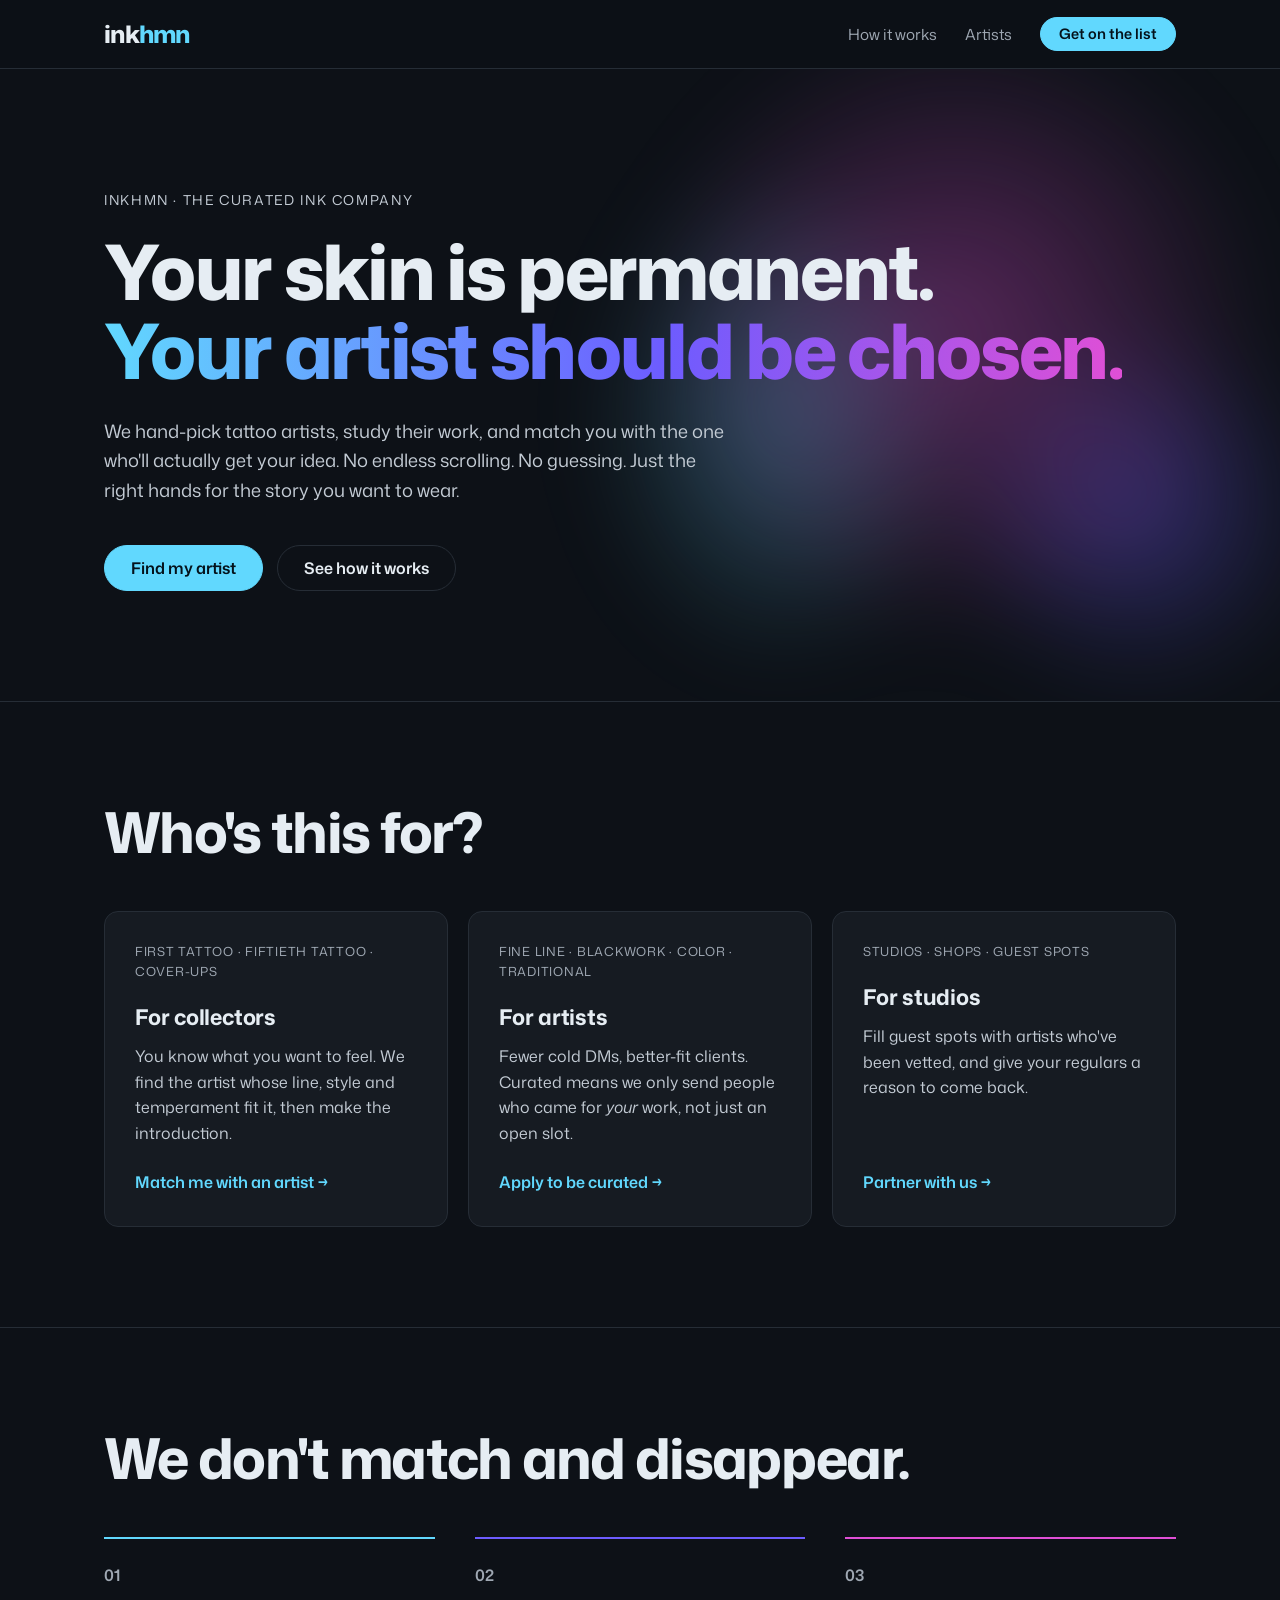
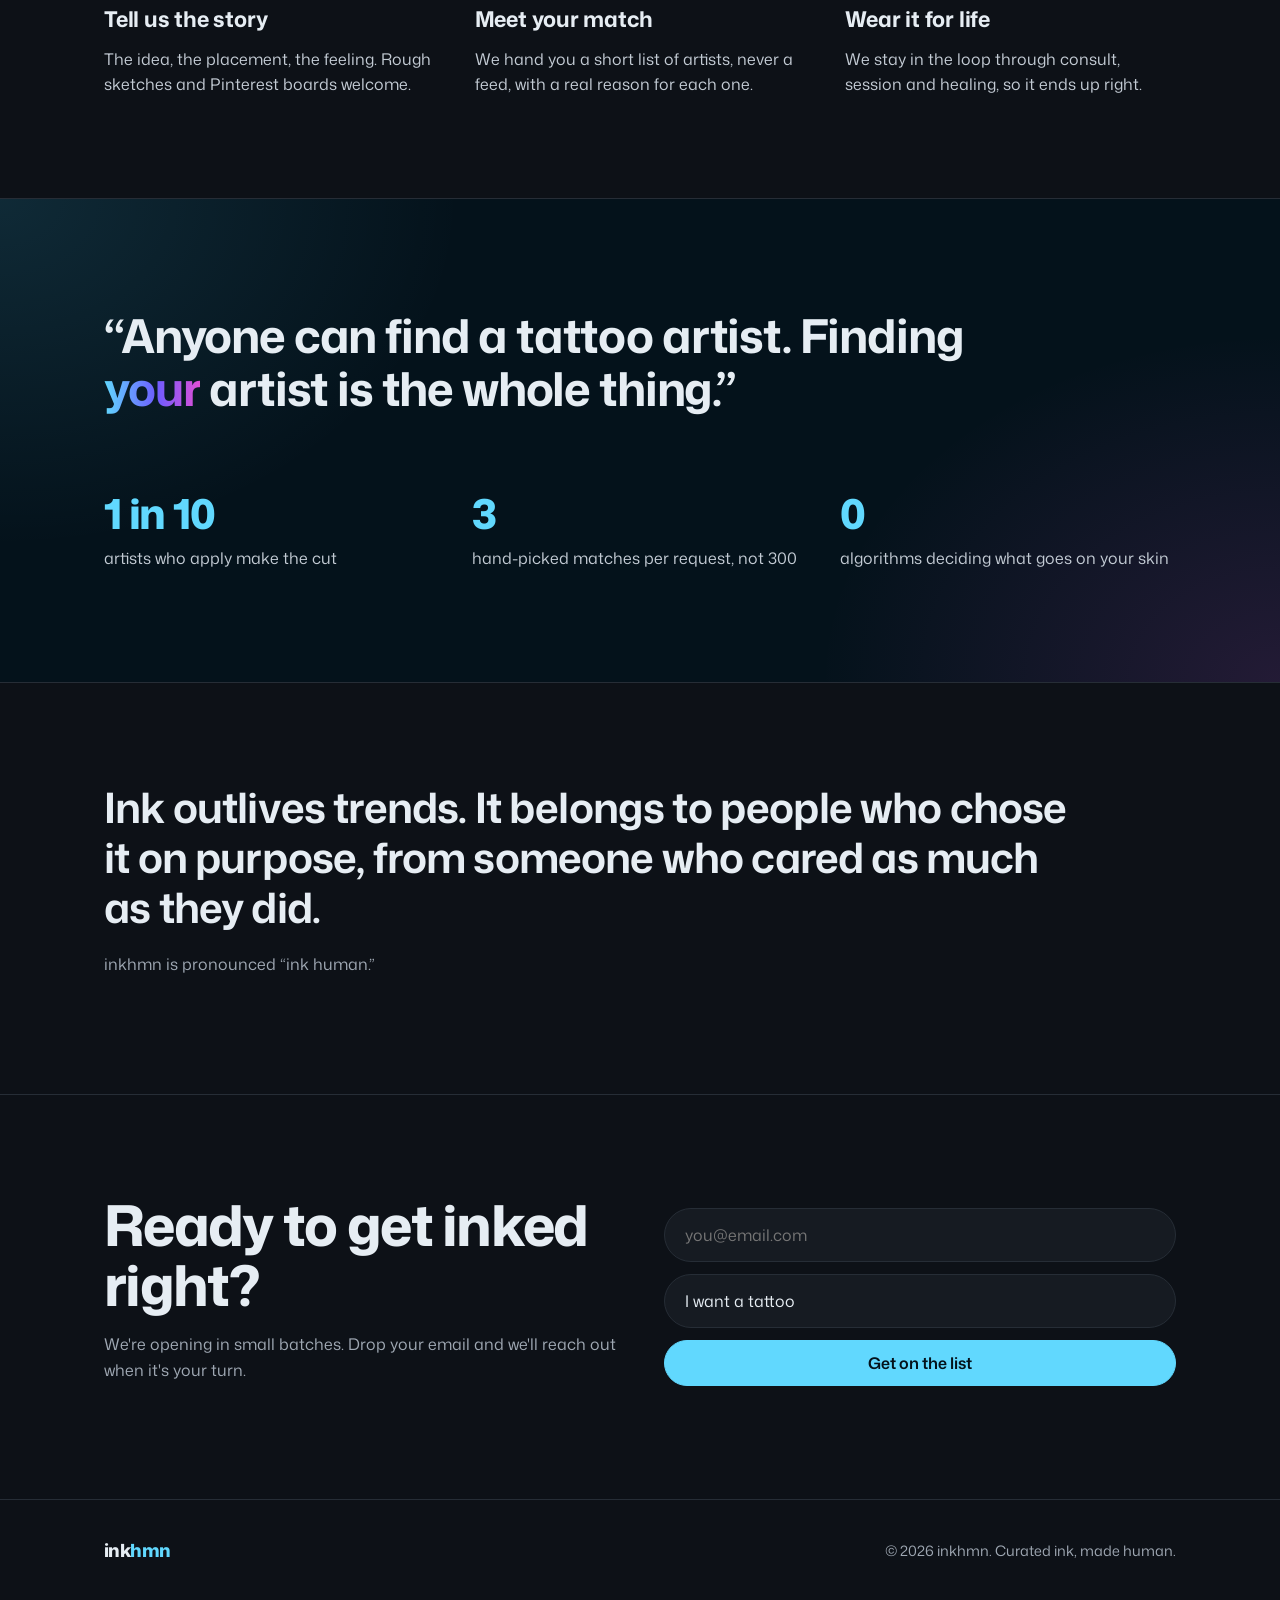
==== index.html @ 6af5d6a3 "Add inkhmn landing page for Netlify Static HTML/CSS landing page for a curated ink company, styled a" ====
<!doctype html>
<html lang="en">
<head>
  <meta charset="utf-8" />
  <meta name="viewport" content="width=device-width, initial-scale=1, viewport-fit=cover" />
  <title>inkhmn · curated ink, made human</title>
  <meta name="description" content="Hand-picked tattoo artists, matched to the story you want to wear. Curated ink, made human." />
  <meta name="theme-color" content="#0D1117" />
  <meta property="og:title" content="inkhmn · curated ink, made human" />
  <meta property="og:description" content="Hand-picked tattoo artists, matched to the story you want to wear." />
  <meta property="og:type" content="website" />
  <link rel="icon" href="/favicon.svg" type="image/svg+xml" />
  <link rel="preconnect" href="https://fonts.googleapis.com" />
  <link rel="preconnect" href="https://fonts.gstatic.com" crossorigin />
  <link href="https://fonts.googleapis.com/css2?family=Mona+Sans:ital,wght@0,200..900;1,200..900&display=swap" rel="stylesheet" />
  <link rel="stylesheet" href="/styles.css" />
</head>
<body>
  <a class="skip" href="#main">Skip to content</a>

  <header class="nav">
    <div class="wrap nav__inner">
      <a href="/" class="wordmark" aria-label="inkhmn home">ink<span>hmn</span></a>
      <nav class="nav__links" aria-label="Primary">
        <a href="#how">How it works</a>
        <a href="#artists">Artists</a>
        <a href="#join" class="btn btn--sm">Get on the list</a>
      </nav>
    </div>
  </header>

  <main id="main">
    <!-- Hero -->
    <section class="hero">
      <div class="hero__glow" aria-hidden="true"></div>
      <div class="wrap">
        <p class="eyebrow">inkhmn · the curated ink company</p>
        <h1>
          Your skin is permanent.<br />
          <span class="grad">Your artist should be chosen.</span>
        </h1>
        <p class="lede">
          We hand-pick tattoo artists, study their work, and match you with the one
          who'll actually get your idea. No endless scrolling. No guessing. Just the
          right hands for the story you want to wear.
        </p>
        <div class="cta-row">
          <a href="#join" class="btn">Find my artist</a>
          <a href="#how" class="btn btn--ghost">See how it works</a>
        </div>
      </div>
    </section>

    <!-- Split -->
    <section class="section">
      <div class="wrap">
        <h2 class="section__title">Who's this for?</h2>
        <div class="cards">
          <article class="card">
            <p class="card__tag">First tattoo · fiftieth tattoo · cover-ups</p>
            <h3>For collectors</h3>
            <p>
              You know what you want to feel. We find the artist whose line, style
              and temperament fit it, then make the introduction.
            </p>
            <a href="#join" class="link">Match me with an artist →</a>
          </article>
          <article class="card">
            <p class="card__tag">Fine line · blackwork · color · traditional</p>
            <h3>For artists</h3>
            <p>
              Fewer cold DMs, better-fit clients. Curated means we only send people
              who came for <em>your</em> work, not just an open slot.
            </p>
            <a href="#join" class="link">Apply to be curated →</a>
          </article>
          <article class="card">
            <p class="card__tag">Studios · shops · guest spots</p>
            <h3>For studios</h3>
            <p>
              Fill guest spots with artists who've been vetted, and give your
              regulars a reason to come back.
            </p>
            <a href="#join" class="link">Partner with us →</a>
          </article>
        </div>
      </div>
    </section>

    <!-- How it works -->
    <section class="section" id="how">
      <div class="wrap">
        <h2 class="section__title">We don't match and disappear.</h2>
        <ol class="steps">
          <li class="step">
            <span class="step__num">01</span>
            <h3>Tell us the story</h3>
            <p>The idea, the placement, the feeling. Rough sketches and Pinterest boards welcome.</p>
          </li>
          <li class="step">
            <span class="step__num">02</span>
            <h3>Meet your match</h3>
            <p>We hand you a short list of artists, never a feed, with a real reason for each one.</p>
          </li>
          <li class="step">
            <span class="step__num">03</span>
            <h3>Wear it for life</h3>
            <p>We stay in the loop through consult, session and healing, so it ends up right.</p>
          </li>
        </ol>
      </div>
    </section>

    <!-- Quote band -->
    <section class="band" id="artists">
      <div class="wrap">
        <blockquote>
          <p>“Anyone can find a tattoo artist. Finding <span class="grad">your</span> artist is the whole thing.”</p>
        </blockquote>
        <ul class="stats">
          <li><strong>1 in 10</strong><span>artists who apply make the cut</span></li>
          <li><strong>3</strong><span>hand-picked matches per request, not 300</span></li>
          <li><strong>0</strong><span>algorithms deciding what goes on your skin</span></li>
        </ul>
      </div>
    </section>

    <!-- Manifesto -->
    <section class="section">
      <div class="wrap">
        <h2 class="manifesto">
          Ink outlives trends. It belongs to people who chose it on purpose, from
          someone who cared as much as they did.
        </h2>
        <p class="muted">inkhmn is pronounced “ink human.”</p>
      </div>
    </section>

    <!-- Signup -->
    <section class="section join" id="join">
      <div class="wrap join__inner">
        <div>
          <h2 class="section__title">Ready to get inked right?</h2>
          <p class="muted">We're opening in small batches. Drop your email and we'll reach out when it's your turn.</p>
        </div>
        <form name="waitlist" method="POST" data-netlify="true" netlify-honeypot="bot-field" action="/thanks.html" class="form">
          <input type="hidden" name="form-name" value="waitlist" />
          <p class="hidden"><label>Don't fill this out: <input name="bot-field" /></label></p>
          <label class="sr-only" for="email">Email</label>
          <input id="email" type="email" name="email" placeholder="you@email.com" required autocomplete="email" />
          <label class="sr-only" for="role">I am a</label>
          <select id="role" name="role">
            <option value="collector">I want a tattoo</option>
            <option value="artist">I'm an artist</option>
            <option value="studio">I run a studio</option>
          </select>
          <button type="submit" class="btn">Get on the list</button>
        </form>
      </div>
    </section>
  </main>

  <footer class="footer">
    <div class="wrap footer__inner">
      <span class="wordmark wordmark--sm">ink<span>hmn</span></span>
      <span class="muted">© <span id="year">2026</span> inkhmn. Curated ink, made human.</span>
    </div>
  </footer>

  <script>document.getElementById('year').textContent = new Date().getFullYear();</script>
</body>
</html>
---- styles.css ----
:root {
  --bg: #0d1117;
  --bg-deep: #04121b;
  --surface: #161b22;
  --border: #262d36;
  --text: #e6edf3;
  --muted: #9fa8b3;
  --soft: #c3cbd4;
  --cyan: #61d8fe;
  --magenta: #e04fd6;
  --indigo: #6d5cff;
  --radius: 14px;
  --font: "Mona Sans", ui-sans-serif, system-ui, -apple-system, "Segoe UI", sans-serif;
}

* { box-sizing: border-box; }

html { scroll-behavior: smooth; }

body {
  margin: 0;
  background: var(--bg);
  color: var(--text);
  font-family: var(--font);
  font-size: 16px;
  line-height: 1.6;
  -webkit-font-smoothing: antialiased;
}

a { color: inherit; }

.wrap {
  width: 100%;
  max-width: 1120px;
  margin: 0 auto;
  padding: 0 24px;
}

.skip {
  position: absolute;
  left: -9999px;
}
.skip:focus { left: 16px; top: 16px; z-index: 100; background: var(--cyan); color: var(--bg-deep); padding: 8px 14px; border-radius: 999px; }

.sr-only, .hidden {
  position: absolute; width: 1px; height: 1px; overflow: hidden; clip: rect(0 0 0 0); white-space: nowrap;
}

.muted { color: var(--muted); }

.grad {
  background: linear-gradient(90deg, var(--cyan), var(--indigo) 55%, var(--magenta));
  -webkit-background-clip: text;
  background-clip: text;
  color: transparent;
}

/* Wordmark */
.wordmark {
  font-weight: 800;
  font-size: 1.5rem;
  letter-spacing: -0.03em;
  text-decoration: none;
}
.wordmark span { color: var(--cyan); }
.wordmark--sm { font-size: 1.125rem; }

/* Buttons */
.btn {
  display: inline-flex;
  align-items: center;
  justify-content: center;
  gap: 8px;
  padding: 14px 26px;
  border: 1px solid var(--cyan);
  border-radius: 999px;
  background: var(--cyan);
  color: var(--bg-deep);
  font: 600 1rem/1 var(--font);
  text-decoration: none;
  cursor: pointer;
  transition: transform .15s ease, box-shadow .2s ease;
}
.btn:hover { transform: translateY(-1px); box-shadow: 0 0 0 6px rgba(97, 216, 254, .15); }
.btn--ghost { background: transparent; color: var(--text); border-color: var(--border); }
.btn--ghost:hover { border-color: var(--soft); box-shadow: none; }
.btn--sm { padding: 9px 18px; font-size: .9rem; }

.link {
  color: var(--cyan);
  font-weight: 600;
  text-decoration: none;
}
.link:hover { text-decoration: underline; }

/* Nav */
.nav {
  position: sticky;
  top: 0;
  z-index: 10;
  background: rgba(13, 17, 23, .8);
  backdrop-filter: blur(12px);
  border-bottom: 1px solid var(--border);
}
.nav__inner { display: flex; align-items: center; justify-content: space-between; height: 68px; }
.nav__links { display: flex; align-items: center; gap: 28px; }
.nav__links a:not(.btn) { color: var(--muted); text-decoration: none; font-size: .95rem; }
.nav__links a:not(.btn):hover { color: var(--text); }

/* Hero */
.hero {
  position: relative;
  overflow: hidden;
  padding: 120px 0 110px;
}
.hero__glow {
  position: absolute;
  inset: -30% -10% auto auto;
  width: 900px;
  height: 900px;
  background:
    radial-gradient(closest-side, rgba(224, 79, 214, .35), transparent 70%),
    radial-gradient(closest-side at 30% 60%, rgba(97, 216, 254, .30), transparent 70%),
    radial-gradient(closest-side at 70% 70%, rgba(109, 92, 255, .35), transparent 70%);
  filter: blur(40px);
  animation: drift 18s ease-in-out infinite alternate;
  pointer-events: none;
}
@keyframes drift {
  from { transform: translate(0, 0) rotate(0deg); }
  to { transform: translate(-80px, 60px) rotate(25deg); }
}
@media (prefers-reduced-motion: reduce) {
  .hero__glow { animation: none; }
  html { scroll-behavior: auto; }
}
.hero .wrap { position: relative; }

.eyebrow {
  margin: 0 0 20px;
  color: var(--soft);
  font-size: .85rem;
  letter-spacing: .12em;
  text-transform: uppercase;
}

h1 {
  margin: 0;
  font-size: clamp(2.4rem, 6.5vw, 4.75rem);
  line-height: 1.04;
  font-weight: 800;
  letter-spacing: -0.035em;
}
.lede {
  max-width: 620px;
  margin: 28px 0 40px;
  color: var(--soft);
  font-size: 1.15rem;
}
.cta-row { display: flex; flex-wrap: wrap; gap: 14px; }

/* Sections */
.section { padding: 100px 0; border-top: 1px solid var(--border); }
.section__title {
  margin: 0 0 48px;
  font-size: clamp(2rem, 4.5vw, 3.5rem);
  line-height: 1.08;
  font-weight: 750;
  letter-spacing: -0.03em;
}

h3 { margin: 0 0 10px; font-size: 1.35rem; letter-spacing: -0.01em; }

.cards {
  display: grid;
  grid-template-columns: repeat(auto-fit, minmax(260px, 1fr));
  gap: 20px;
}
.card {
  display: flex;
  flex-direction: column;
  padding: 30px;
  background: var(--surface);
  border: 1px solid var(--border);
  border-radius: var(--radius);
  transition: border-color .2s ease, transform .2s ease;
}
.card:hover { border-color: rgba(97, 216, 254, .5); transform: translateY(-3px); }
.card p { color: var(--soft); margin: 0 0 24px; }
.card .link { margin-top: auto; }
.card__tag {
  font-size: .78rem;
  letter-spacing: .06em;
  text-transform: uppercase;
  color: var(--muted) !important;
  margin-bottom: 18px !important;
}

.steps {
  list-style: none;
  margin: 0;
  padding: 0;
  display: grid;
  grid-template-columns: repeat(auto-fit, minmax(240px, 1fr));
  gap: 40px;
}
.step { padding-top: 24px; border-top: 2px solid var(--border); }
.step:first-child { border-top-color: var(--cyan); }
.step:nth-child(2) { border-top-color: var(--indigo); }
.step:nth-child(3) { border-top-color: var(--magenta); }
.step__num { display: block; color: var(--muted); font-weight: 600; margin-bottom: 14px; }
.step p { color: var(--soft); margin: 0; }

/* Band */
.band {
  padding: 110px 0;
  background:
    radial-gradient(60% 120% at 0% 0%, rgba(97, 216, 254, .12), transparent 60%),
    radial-gradient(60% 120% at 100% 100%, rgba(224, 79, 214, .14), transparent 60%),
    var(--bg-deep);
  border-top: 1px solid var(--border);
}
blockquote { margin: 0 0 64px; }
blockquote p {
  margin: 0;
  max-width: 900px;
  font-size: clamp(1.7rem, 3.8vw, 2.9rem);
  line-height: 1.15;
  font-weight: 700;
  letter-spacing: -0.025em;
}
.stats {
  list-style: none;
  margin: 0;
  padding: 0;
  display: grid;
  grid-template-columns: repeat(auto-fit, minmax(200px, 1fr));
  gap: 32px;
}
.stats strong { display: block; font-size: 2.6rem; font-weight: 800; color: var(--cyan); letter-spacing: -0.03em; }
.stats span { color: var(--soft); }

.manifesto {
  margin: 0 0 20px;
  max-width: 980px;
  font-size: clamp(1.6rem, 3.4vw, 2.6rem);
  line-height: 1.2;
  font-weight: 650;
  letter-spacing: -0.02em;
}

/* Join */
.join__inner {
  display: grid;
  grid-template-columns: 1fr 1fr;
  gap: 48px;
  align-items: center;
}
.join .section__title { margin-bottom: 16px; }
.form { display: flex; flex-direction: column; gap: 12px; }
.form input,
.form select {
  width: 100%;
  padding: 15px 20px;
  background: var(--surface);
  border: 1px solid var(--border);
  border-radius: 999px;
  color: var(--text);
  font: 1rem var(--font);
  appearance: none;
}
.form input:focus,
.form select:focus { outline: none; border-color: var(--cyan); box-shadow: 0 0 0 4px rgba(97, 216, 254, .15); }

/* Footer */
.footer { padding: 36px 0; border-top: 1px solid var(--border); font-size: .9rem; }
.footer__inner { display: flex; flex-wrap: wrap; gap: 12px; justify-content: space-between; align-items: center; }

/* Thanks page */
.thanks { min-height: 100vh; display: grid; place-items: center; text-align: center; padding: 24px; }

@media (max-width: 760px) {
  .wrap { padding: 0 16px; }
  .nav__links a:not(.btn) { display: none; }
  .hero { padding: 80px 0 70px; }
  .section, .band { padding: 72px 0; }
  .join__inner { grid-template-columns: 1fr; gap: 28px; }
}
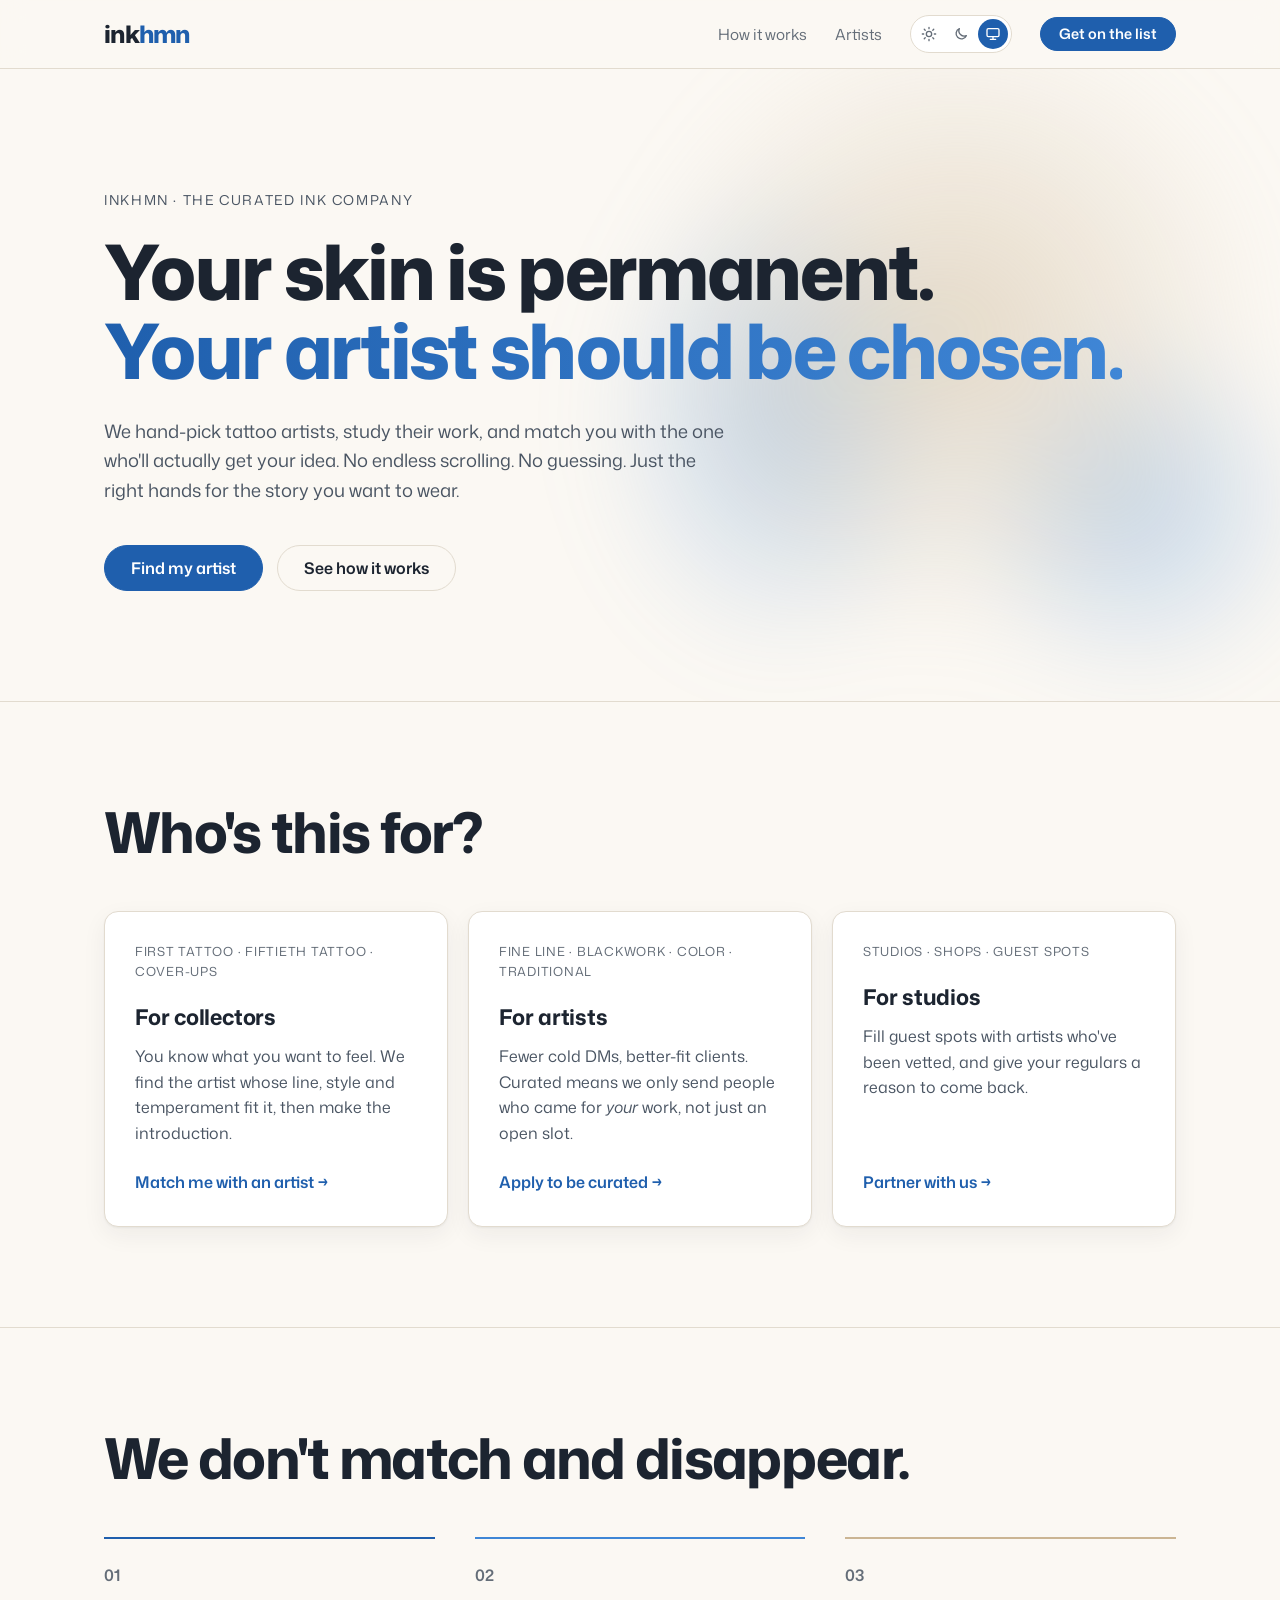
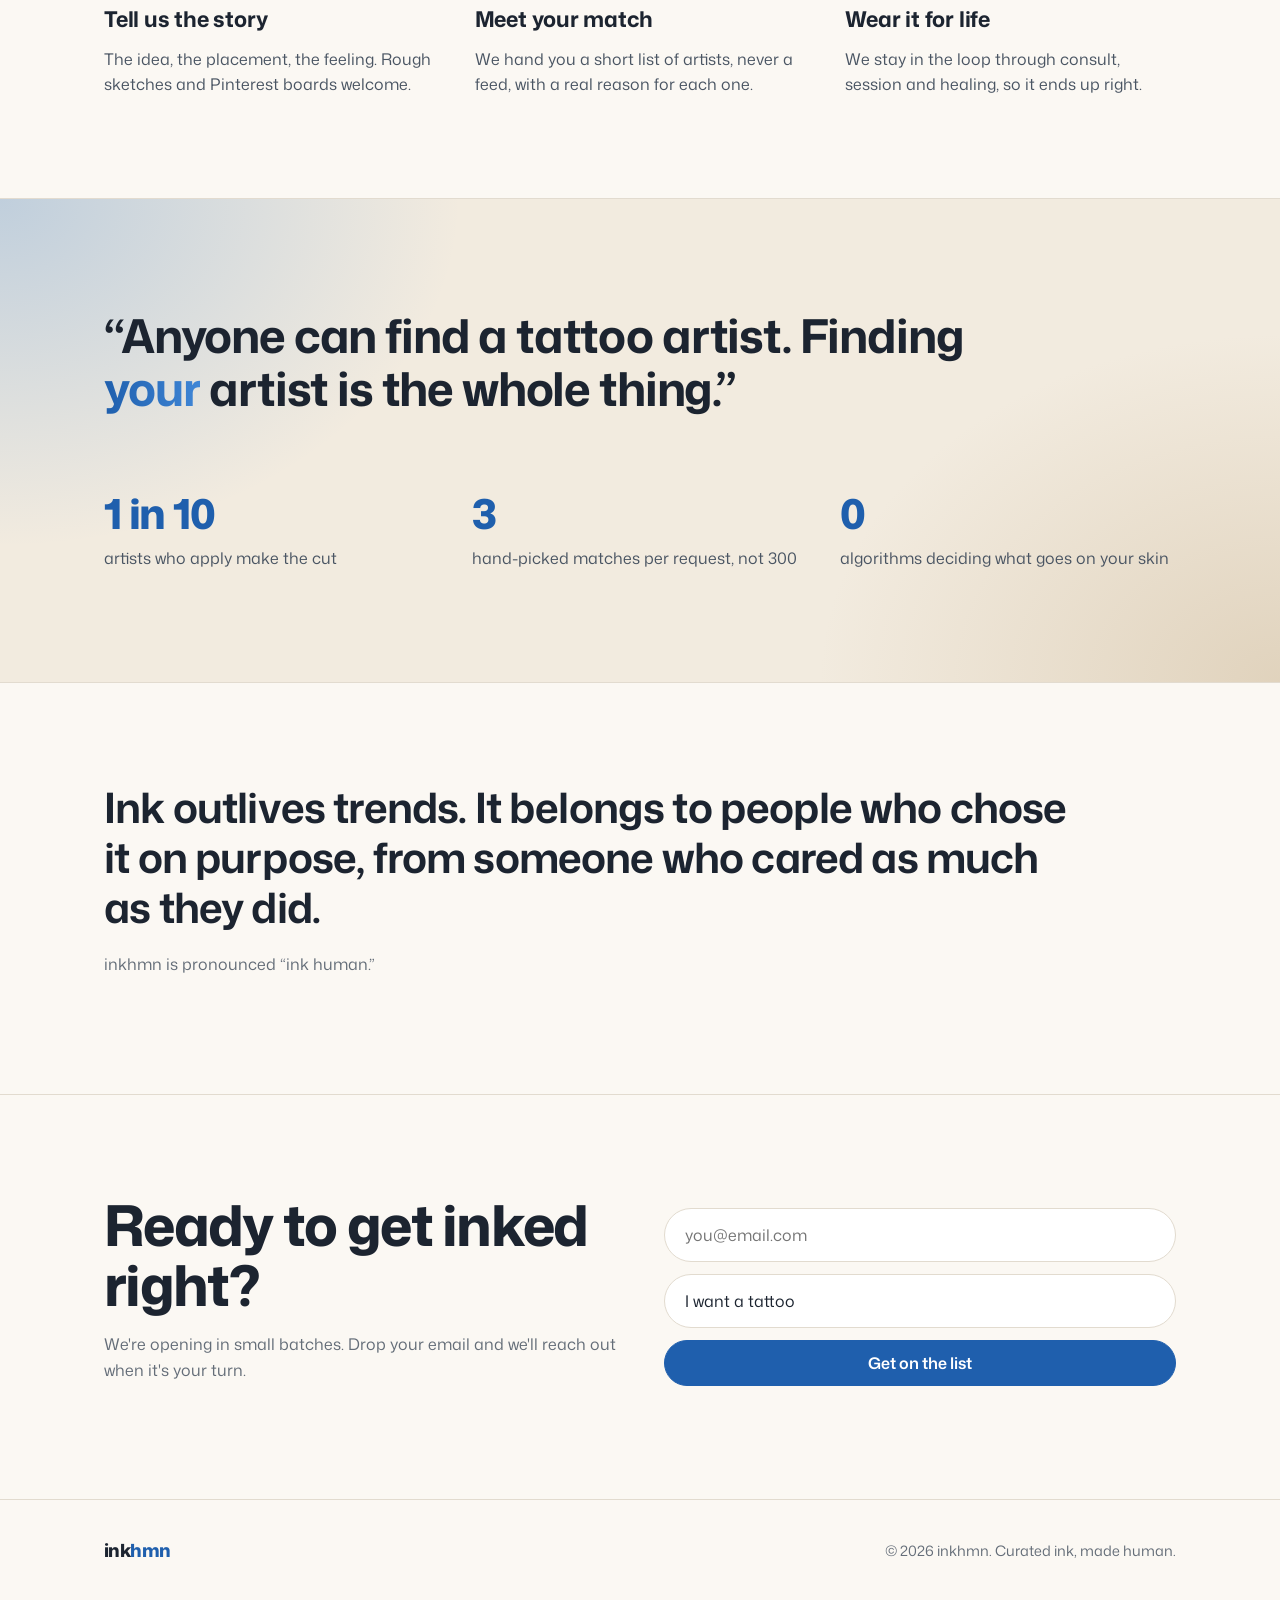
==== commit 39160594: "Phase 0: add light, dark and system themes Blue, beige and grey palette defined as CSS tokens for li" ====
--- a/index.html
+++ b/index.html
@@ -5,7 +5,9 @@
   <meta name="viewport" content="width=device-width, initial-scale=1, viewport-fit=cover" />
   <title>inkhmn · curated ink, made human</title>
   <meta name="description" content="Hand-picked tattoo artists, matched to the story you want to wear. Curated ink, made human." />
-  <meta name="theme-color" content="#0D1117" />
+  <meta name="color-scheme" content="light dark" />
+  <meta name="theme-color" content="#FBF8F3" media="(prefers-color-scheme: light)" />
+  <meta name="theme-color" content="#10161F" media="(prefers-color-scheme: dark)" />
   <meta property="og:title" content="inkhmn · curated ink, made human" />
   <meta property="og:description" content="Hand-picked tattoo artists, matched to the story you want to wear." />
   <meta property="og:type" content="website" />
@@ -14,6 +16,7 @@
   <link rel="preconnect" href="https://fonts.gstatic.com" crossorigin />
   <link href="https://fonts.googleapis.com/css2?family=Mona+Sans:ital,wght@0,200..900;1,200..900&display=swap" rel="stylesheet" />
   <link rel="stylesheet" href="/styles.css" />
+  <script src="/theme.js"></script>
 </head>
 <body>
   <a class="skip" href="#main">Skip to content</a>
@@ -24,6 +27,17 @@
       <nav class="nav__links" aria-label="Primary">
         <a href="#how">How it works</a>
         <a href="#artists">Artists</a>
+        <div class="theme-switch" role="group" aria-label="Color theme">
+          <button type="button" data-theme-choice="light" aria-pressed="false" aria-label="Light theme" title="Light">
+            <svg viewBox="0 0 24 24" aria-hidden="true"><circle cx="12" cy="12" r="4"/><path d="M12 2v2M12 20v2M4.9 4.9l1.4 1.4M17.7 17.7l1.4 1.4M2 12h2M20 12h2M4.9 19.1l1.4-1.4M17.7 6.3l1.4-1.4"/></svg>
+          </button>
+          <button type="button" data-theme-choice="dark" aria-pressed="false" aria-label="Dark theme" title="Dark">
+            <svg viewBox="0 0 24 24" aria-hidden="true"><path d="M20 14.5A8 8 0 0 1 9.5 4a8 8 0 1 0 10.5 10.5z"/></svg>
+          </button>
+          <button type="button" data-theme-choice="system" aria-pressed="true" aria-label="Match system theme" title="System">
+            <svg viewBox="0 0 24 24" aria-hidden="true"><rect x="3" y="4" width="18" height="12" rx="2"/><path d="M8 20h8M12 16v4"/></svg>
+          </button>
+        </div>
         <a href="#join" class="btn btn--sm">Get on the list</a>
       </nav>
     </div>
--- a/styles.css
+++ b/styles.css
@@ -1,16 +1,67 @@
+/* Light theme is the base. Dark applies when chosen, or under "System"
+   (no data-theme) when the OS prefers dark. */
 :root {
-  --bg: #0d1117;
-  --bg-deep: #04121b;
-  --surface: #161b22;
-  --border: #262d36;
-  --text: #e6edf3;
-  --muted: #9fa8b3;
-  --soft: #c3cbd4;
-  --cyan: #61d8fe;
-  --magenta: #e04fd6;
-  --indigo: #6d5cff;
+  --bg: #fbf8f3;
+  --bg-alt: #f2ebdf;
+  --surface: #ffffff;
+  --border: #e2dbcf;
+  --text: #1c2430;
+  --soft: #4a5563;
+  --muted: #646d78;
+  --accent: #1f5fad;
+  --accent-2: #3f86d6;
+  --on-accent: #ffffff;
+  --tan: #cbb593;
+  --nav-bg: rgba(251, 248, 243, .85);
+  --ring: rgba(31, 95, 173, .18);
+  --glow-a: rgba(63, 134, 214, .28);
+  --glow-b: rgba(203, 181, 147, .45);
+  --shadow: 0 1px 2px rgba(28, 36, 48, .05), 0 8px 24px rgba(28, 36, 48, .06);
   --radius: 14px;
   --font: "Mona Sans", ui-sans-serif, system-ui, -apple-system, "Segoe UI", sans-serif;
+  color-scheme: light;
+}
+
+@media (prefers-color-scheme: dark) {
+  :root:not([data-theme="light"]) {
+    --bg: #10161f;
+    --bg-alt: #0b1119;
+    --surface: #18212d;
+    --border: #2a3442;
+    --text: #eee8de;
+    --soft: #c3c9d1;
+    --muted: #9aa3ae;
+    --accent: #6fa8f0;
+    --accent-2: #9cc4f5;
+    --on-accent: #0b1119;
+    --tan: #d8c7aa;
+    --nav-bg: rgba(16, 22, 31, .82);
+    --ring: rgba(111, 168, 240, .22);
+    --glow-a: rgba(111, 168, 240, .22);
+    --glow-b: rgba(216, 199, 170, .14);
+    --shadow: none;
+    color-scheme: dark;
+  }
+}
+
+:root[data-theme="dark"] {
+  --bg: #10161f;
+  --bg-alt: #0b1119;
+  --surface: #18212d;
+  --border: #2a3442;
+  --text: #eee8de;
+  --soft: #c3c9d1;
+  --muted: #9aa3ae;
+  --accent: #6fa8f0;
+  --accent-2: #9cc4f5;
+  --on-accent: #0b1119;
+  --tan: #d8c7aa;
+  --nav-bg: rgba(16, 22, 31, .82);
+  --ring: rgba(111, 168, 240, .22);
+  --glow-a: rgba(111, 168, 240, .22);
+  --glow-b: rgba(216, 199, 170, .14);
+  --shadow: none;
+  color-scheme: dark;
 }
 
 * { box-sizing: border-box; }
@@ -21,6 +72,7 @@
   margin: 0;
   background: var(--bg);
   color: var(--text);
+  transition: background-color .2s ease, color .2s ease;
   font-family: var(--font);
   font-size: 16px;
   line-height: 1.6;
@@ -40,7 +92,7 @@
   position: absolute;
   left: -9999px;
 }
-.skip:focus { left: 16px; top: 16px; z-index: 100; background: var(--cyan); color: var(--bg-deep); padding: 8px 14px; border-radius: 999px; }
+.skip:focus { left: 16px; top: 16px; z-index: 100; background: var(--accent); color: var(--on-accent); padding: 8px 14px; border-radius: 999px; }
 
 .sr-only, .hidden {
   position: absolute; width: 1px; height: 1px; overflow: hidden; clip: rect(0 0 0 0); white-space: nowrap;
@@ -49,7 +101,7 @@
 .muted { color: var(--muted); }
 
 .grad {
-  background: linear-gradient(90deg, var(--cyan), var(--indigo) 55%, var(--magenta));
+  background: linear-gradient(90deg, var(--accent), var(--accent-2));
   -webkit-background-clip: text;
   background-clip: text;
   color: transparent;
@@ -62,7 +114,7 @@
   letter-spacing: -0.03em;
   text-decoration: none;
 }
-.wordmark span { color: var(--cyan); }
+.wordmark span { color: var(--accent); }
 .wordmark--sm { font-size: 1.125rem; }
 
 /* Buttons */
@@ -72,22 +124,22 @@
   justify-content: center;
   gap: 8px;
   padding: 14px 26px;
-  border: 1px solid var(--cyan);
+  border: 1px solid var(--accent);
   border-radius: 999px;
-  background: var(--cyan);
-  color: var(--bg-deep);
+  background: var(--accent);
+  color: var(--on-accent);
   font: 600 1rem/1 var(--font);
   text-decoration: none;
   cursor: pointer;
   transition: transform .15s ease, box-shadow .2s ease;
 }
-.btn:hover { transform: translateY(-1px); box-shadow: 0 0 0 6px rgba(97, 216, 254, .15); }
+.btn:hover { transform: translateY(-1px); box-shadow: 0 0 0 6px var(--ring); }
 .btn--ghost { background: transparent; color: var(--text); border-color: var(--border); }
 .btn--ghost:hover { border-color: var(--soft); box-shadow: none; }
 .btn--sm { padding: 9px 18px; font-size: .9rem; }
 
 .link {
-  color: var(--cyan);
+  color: var(--accent);
   font-weight: 600;
   text-decoration: none;
 }
@@ -98,7 +150,7 @@
   position: sticky;
   top: 0;
   z-index: 10;
-  background: rgba(13, 17, 23, .8);
+  background: var(--nav-bg);
   backdrop-filter: blur(12px);
   border-bottom: 1px solid var(--border);
 }
@@ -119,9 +171,9 @@
   width: 900px;
   height: 900px;
   background:
-    radial-gradient(closest-side, rgba(224, 79, 214, .35), transparent 70%),
-    radial-gradient(closest-side at 30% 60%, rgba(97, 216, 254, .30), transparent 70%),
-    radial-gradient(closest-side at 70% 70%, rgba(109, 92, 255, .35), transparent 70%);
+    radial-gradient(closest-side, var(--glow-b), transparent 70%),
+    radial-gradient(closest-side at 30% 60%, var(--glow-a), transparent 70%),
+    radial-gradient(closest-side at 70% 70%, var(--glow-a), transparent 70%);
   filter: blur(40px);
   animation: drift 18s ease-in-out infinite alternate;
   pointer-events: none;
@@ -183,9 +235,10 @@
   background: var(--surface);
   border: 1px solid var(--border);
   border-radius: var(--radius);
+  box-shadow: var(--shadow);
   transition: border-color .2s ease, transform .2s ease;
 }
-.card:hover { border-color: rgba(97, 216, 254, .5); transform: translateY(-3px); }
+.card:hover { border-color: var(--accent); transform: translateY(-3px); }
 .card p { color: var(--soft); margin: 0 0 24px; }
 .card .link { margin-top: auto; }
 .card__tag {
@@ -205,9 +258,9 @@
   gap: 40px;
 }
 .step { padding-top: 24px; border-top: 2px solid var(--border); }
-.step:first-child { border-top-color: var(--cyan); }
-.step:nth-child(2) { border-top-color: var(--indigo); }
-.step:nth-child(3) { border-top-color: var(--magenta); }
+.step:first-child { border-top-color: var(--accent); }
+.step:nth-child(2) { border-top-color: var(--accent-2); }
+.step:nth-child(3) { border-top-color: var(--tan); }
 .step__num { display: block; color: var(--muted); font-weight: 600; margin-bottom: 14px; }
 .step p { color: var(--soft); margin: 0; }
 
@@ -215,9 +268,9 @@
 .band {
   padding: 110px 0;
   background:
-    radial-gradient(60% 120% at 0% 0%, rgba(97, 216, 254, .12), transparent 60%),
-    radial-gradient(60% 120% at 100% 100%, rgba(224, 79, 214, .14), transparent 60%),
-    var(--bg-deep);
+    radial-gradient(60% 120% at 0% 0%, var(--glow-a), transparent 60%),
+    radial-gradient(60% 120% at 100% 100%, var(--glow-b), transparent 60%),
+    var(--bg-alt);
   border-top: 1px solid var(--border);
 }
 blockquote { margin: 0 0 64px; }
@@ -237,7 +290,7 @@
   grid-template-columns: repeat(auto-fit, minmax(200px, 1fr));
   gap: 32px;
 }
-.stats strong { display: block; font-size: 2.6rem; font-weight: 800; color: var(--cyan); letter-spacing: -0.03em; }
+.stats strong { display: block; font-size: 2.6rem; font-weight: 800; color: var(--accent); letter-spacing: -0.03em; }
 .stats span { color: var(--soft); }
 
 .manifesto {
@@ -270,7 +323,33 @@
   appearance: none;
 }
 .form input:focus,
-.form select:focus { outline: none; border-color: var(--cyan); box-shadow: 0 0 0 4px rgba(97, 216, 254, .15); }
+.form select:focus { outline: none; border-color: var(--accent); box-shadow: 0 0 0 4px var(--ring); }
+
+/* Theme switch */
+.theme-switch {
+  display: inline-flex;
+  padding: 3px;
+  gap: 2px;
+  border: 1px solid var(--border);
+  border-radius: 999px;
+  background: var(--surface);
+}
+.theme-switch button {
+  display: grid;
+  place-items: center;
+  width: 30px;
+  height: 30px;
+  padding: 0;
+  border: 0;
+  border-radius: 999px;
+  background: transparent;
+  color: var(--muted);
+  cursor: pointer;
+}
+.theme-switch button:hover { color: var(--text); }
+.theme-switch button[aria-pressed="true"] { background: var(--accent); color: var(--on-accent); }
+.theme-switch button:focus-visible { outline: 2px solid var(--accent); outline-offset: 2px; }
+.theme-switch svg { width: 16px; height: 16px; fill: none; stroke: currentColor; stroke-width: 2; stroke-linecap: round; stroke-linejoin: round; }
 
 /* Footer */
 .footer { padding: 36px 0; border-top: 1px solid var(--border); font-size: .9rem; }
@@ -281,8 +360,13 @@
 
 @media (max-width: 760px) {
   .wrap { padding: 0 16px; }
+  .nav__links { gap: 12px; }
   .nav__links a:not(.btn) { display: none; }
   .hero { padding: 80px 0 70px; }
   .section, .band { padding: 72px 0; }
   .join__inner { grid-template-columns: 1fr; gap: 28px; }
 }
+
+@media (max-width: 420px) {
+  .nav .btn { display: none; }
+}
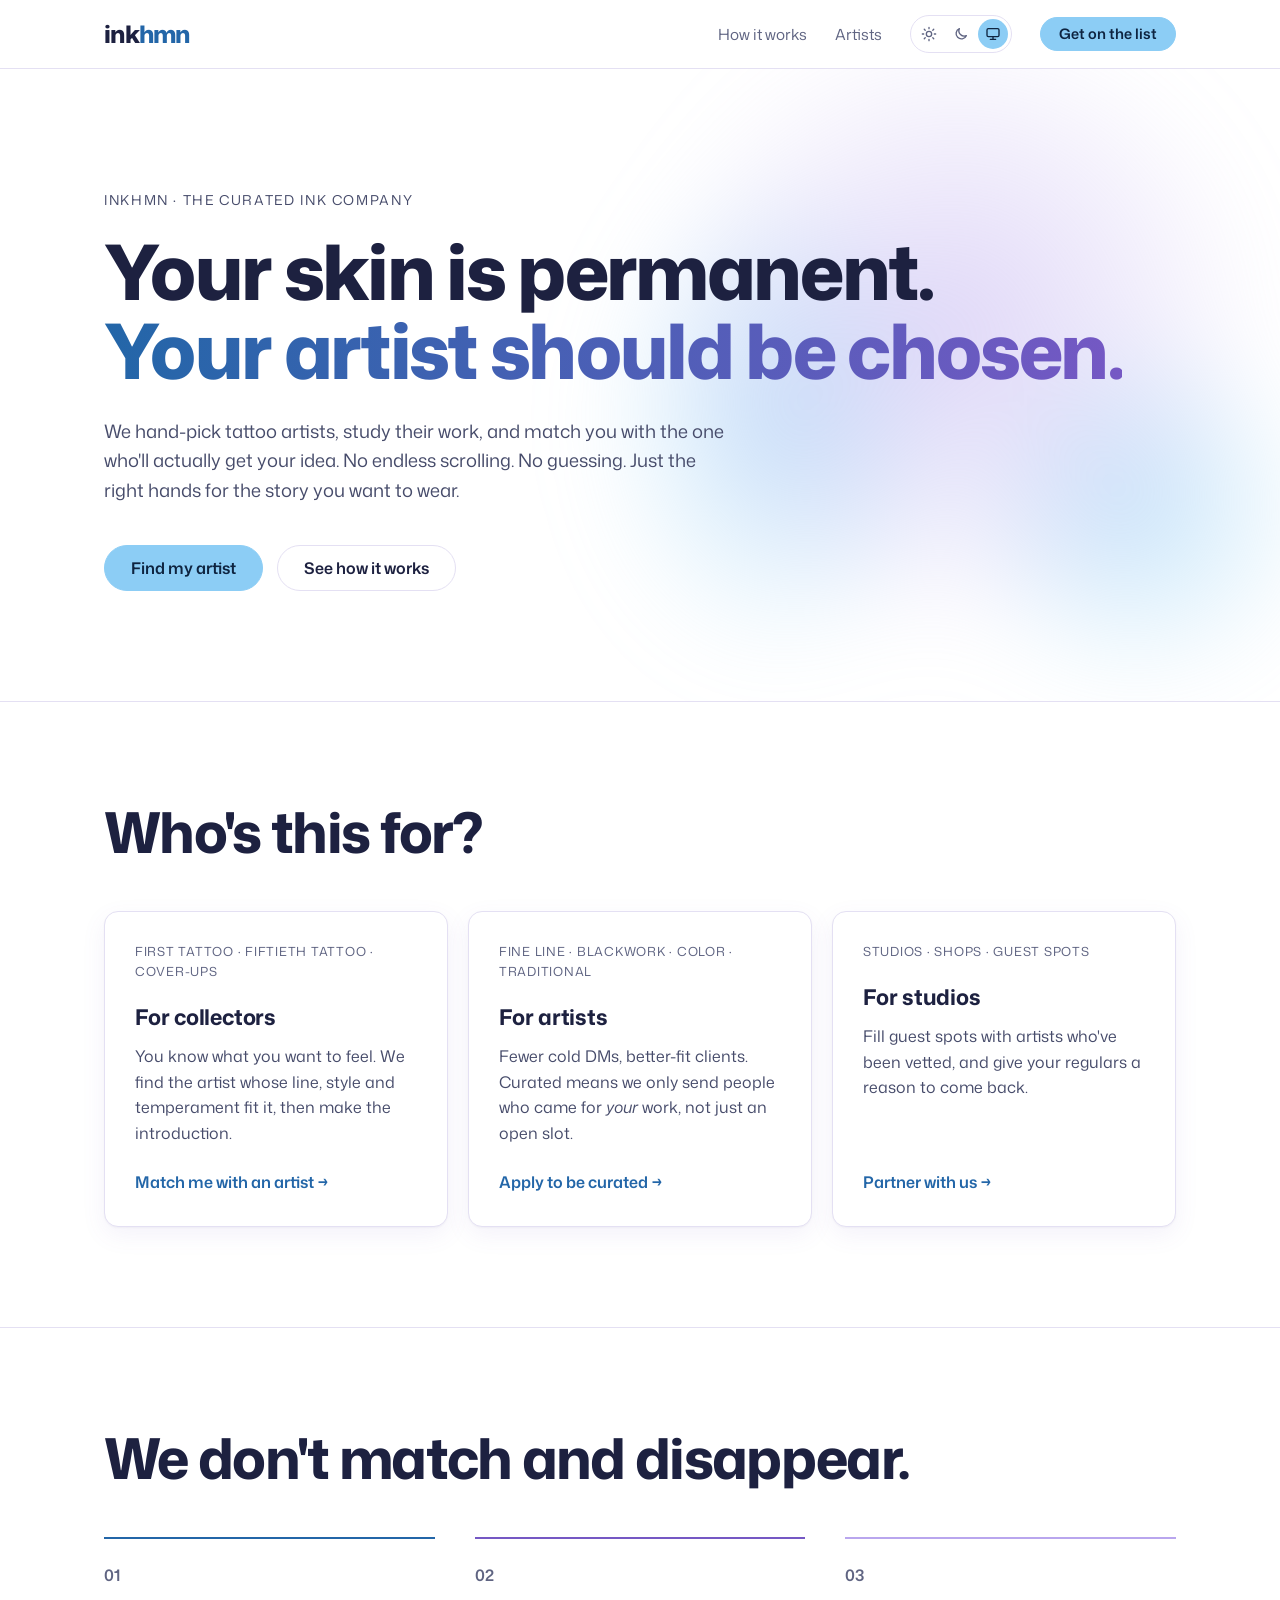
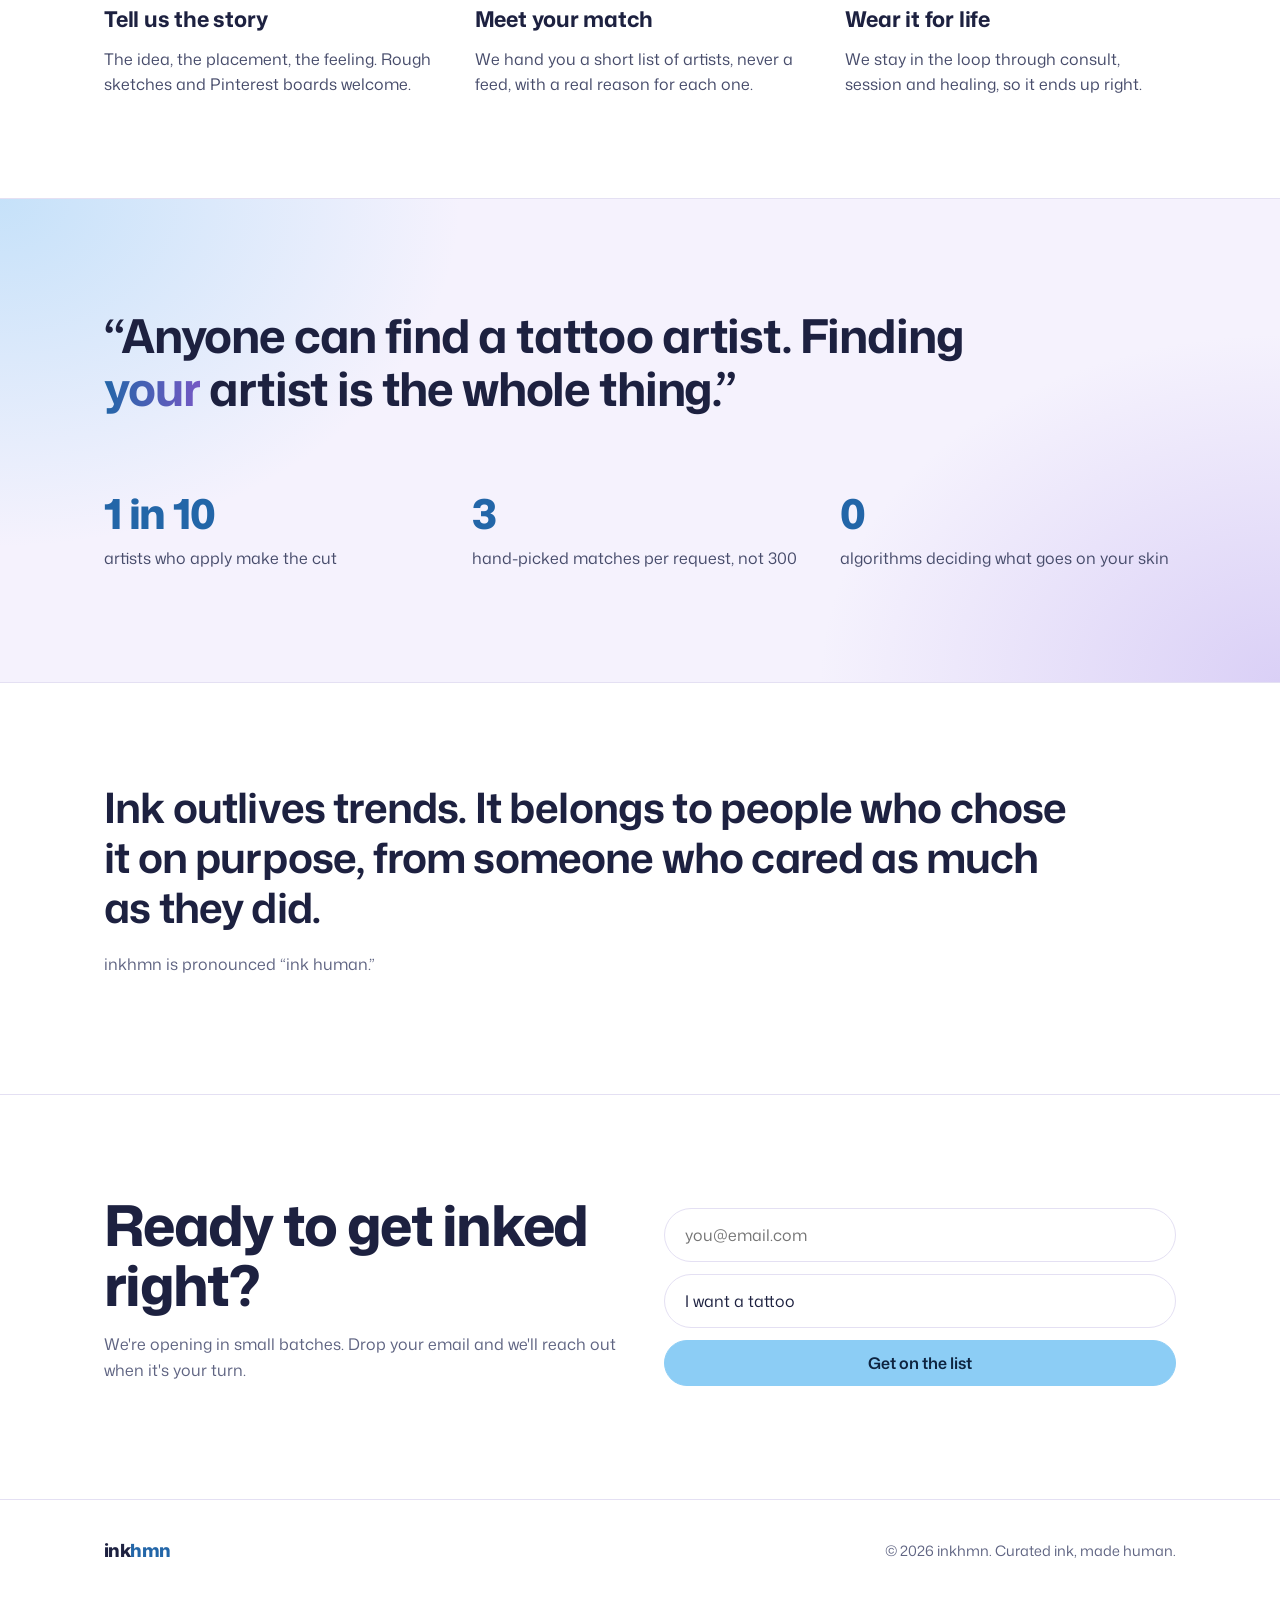
==== commit 067db2f3: "Make layout responsive and switch to light blue, white and lavender - Mobile menu (toggle under 760p" ====
--- a/index.html
+++ b/index.html
@@ -6,8 +6,8 @@
   <title>inkhmn · curated ink, made human</title>
   <meta name="description" content="Hand-picked tattoo artists, matched to the story you want to wear. Curated ink, made human." />
   <meta name="color-scheme" content="light dark" />
-  <meta name="theme-color" content="#FBF8F3" media="(prefers-color-scheme: light)" />
-  <meta name="theme-color" content="#10161F" media="(prefers-color-scheme: dark)" />
+  <meta name="theme-color" content="#FFFFFF" media="(prefers-color-scheme: light)" />
+  <meta name="theme-color" content="#12142A" media="(prefers-color-scheme: dark)" />
   <meta property="og:title" content="inkhmn · curated ink, made human" />
   <meta property="og:description" content="Hand-picked tattoo artists, matched to the story you want to wear." />
   <meta property="og:type" content="website" />
@@ -38,8 +38,18 @@
             <svg viewBox="0 0 24 24" aria-hidden="true"><rect x="3" y="4" width="18" height="12" rx="2"/><path d="M8 20h8M12 16v4"/></svg>
           </button>
         </div>
-        <a href="#join" class="btn btn--sm">Get on the list</a>
+        <a href="#join" class="btn btn--sm nav__cta">Get on the list</a>
+        <button type="button" class="nav__toggle" aria-expanded="false" aria-controls="mobile-menu" aria-label="Open menu">
+          <svg viewBox="0 0 24 24" aria-hidden="true"><path class="i-open" d="M4 7h16M4 12h16M4 17h16"/><path class="i-close" d="M6 6l12 12M18 6L6 18"/></svg>
+        </button>
       </nav>
+    </div>
+    <div class="mobile-menu" id="mobile-menu" hidden>
+      <div class="wrap">
+        <a href="#how">How it works</a>
+        <a href="#artists">Artists</a>
+        <a href="#join" class="btn">Get on the list</a>
+      </div>
     </div>
   </header>
 
@@ -181,6 +191,6 @@
     </div>
   </footer>
 
-  <script>document.getElementById('year').textContent = new Date().getFullYear();</script>
+  <script src="/site.js"></script>
 </body>
 </html>
--- a/styles.css
+++ b/styles.css
@@ -1,22 +1,24 @@
 /* Light theme is the base. Dark applies when chosen, or under "System"
    (no data-theme) when the OS prefers dark. */
 :root {
-  --bg: #fbf8f3;
-  --bg-alt: #f2ebdf;
+  --bg: #ffffff;
+  --bg-alt: #f5f2fd;
   --surface: #ffffff;
-  --border: #e2dbcf;
-  --text: #1c2430;
-  --soft: #4a5563;
-  --muted: #646d78;
-  --accent: #1f5fad;
-  --accent-2: #3f86d6;
+  --border: #e4e0f3;
+  --text: #1d2140;
+  --soft: #474c6b;
+  --muted: #5f6482;
+  --accent: #2366a8;
+  --accent-2: #7558c4;
   --on-accent: #ffffff;
-  --tan: #cbb593;
-  --nav-bg: rgba(251, 248, 243, .85);
-  --ring: rgba(31, 95, 173, .18);
-  --glow-a: rgba(63, 134, 214, .28);
-  --glow-b: rgba(203, 181, 147, .45);
-  --shadow: 0 1px 2px rgba(28, 36, 48, .05), 0 8px 24px rgba(28, 36, 48, .06);
+  --btn: #8ccdf5;
+  --on-btn: #0e2440;
+  --lavender: #b9a6ee;
+  --nav-bg: rgba(255, 255, 255, .85);
+  --ring: rgba(140, 205, 245, .35);
+  --glow-a: rgba(140, 205, 245, .45);
+  --glow-b: rgba(185, 166, 238, .45);
+  --shadow: 0 1px 2px rgba(29, 33, 64, .04), 0 8px 24px rgba(117, 88, 196, .08);
   --radius: 14px;
   --font: "Mona Sans", ui-sans-serif, system-ui, -apple-system, "Segoe UI", sans-serif;
   color-scheme: light;
@@ -24,42 +26,46 @@
 
 @media (prefers-color-scheme: dark) {
   :root:not([data-theme="light"]) {
-    --bg: #10161f;
-    --bg-alt: #0b1119;
-    --surface: #18212d;
-    --border: #2a3442;
-    --text: #eee8de;
-    --soft: #c3c9d1;
-    --muted: #9aa3ae;
-    --accent: #6fa8f0;
-    --accent-2: #9cc4f5;
-    --on-accent: #0b1119;
-    --tan: #d8c7aa;
-    --nav-bg: rgba(16, 22, 31, .82);
-    --ring: rgba(111, 168, 240, .22);
-    --glow-a: rgba(111, 168, 240, .22);
-    --glow-b: rgba(216, 199, 170, .14);
+    --bg: #12142a;
+    --bg-alt: #0d0f20;
+    --surface: #1b1e38;
+    --border: #2d3154;
+    --text: #f5f4fc;
+    --soft: #cacce2;
+    --muted: #a1a4c0;
+    --accent: #8ccdf5;
+    --accent-2: #c3b3f3;
+    --on-accent: #0d1530;
+    --btn: #8ccdf5;
+    --on-btn: #0d1530;
+    --lavender: #b9a6ee;
+    --nav-bg: rgba(18, 20, 42, .82);
+    --ring: rgba(140, 205, 245, .25);
+    --glow-a: rgba(140, 205, 245, .20);
+    --glow-b: rgba(185, 166, 238, .22);
     --shadow: none;
     color-scheme: dark;
   }
 }
 
 :root[data-theme="dark"] {
-  --bg: #10161f;
-  --bg-alt: #0b1119;
-  --surface: #18212d;
-  --border: #2a3442;
-  --text: #eee8de;
-  --soft: #c3c9d1;
-  --muted: #9aa3ae;
-  --accent: #6fa8f0;
-  --accent-2: #9cc4f5;
-  --on-accent: #0b1119;
-  --tan: #d8c7aa;
-  --nav-bg: rgba(16, 22, 31, .82);
-  --ring: rgba(111, 168, 240, .22);
-  --glow-a: rgba(111, 168, 240, .22);
-  --glow-b: rgba(216, 199, 170, .14);
+  --bg: #12142a;
+  --bg-alt: #0d0f20;
+  --surface: #1b1e38;
+  --border: #2d3154;
+  --text: #f5f4fc;
+  --soft: #cacce2;
+  --muted: #a1a4c0;
+  --accent: #8ccdf5;
+  --accent-2: #c3b3f3;
+  --on-accent: #0d1530;
+  --btn: #8ccdf5;
+  --on-btn: #0d1530;
+  --lavender: #b9a6ee;
+  --nav-bg: rgba(18, 20, 42, .82);
+  --ring: rgba(140, 205, 245, .25);
+  --glow-a: rgba(140, 205, 245, .20);
+  --glow-b: rgba(185, 166, 238, .22);
   --shadow: none;
   color-scheme: dark;
 }
@@ -124,10 +130,10 @@
   justify-content: center;
   gap: 8px;
   padding: 14px 26px;
-  border: 1px solid var(--accent);
+  border: 1px solid var(--btn);
   border-radius: 999px;
-  background: var(--accent);
-  color: var(--on-accent);
+  background: var(--btn);
+  color: var(--on-btn);
   font: 600 1rem/1 var(--font);
   text-decoration: none;
   cursor: pointer;
@@ -260,7 +266,7 @@
 .step { padding-top: 24px; border-top: 2px solid var(--border); }
 .step:first-child { border-top-color: var(--accent); }
 .step:nth-child(2) { border-top-color: var(--accent-2); }
-.step:nth-child(3) { border-top-color: var(--tan); }
+.step:nth-child(3) { border-top-color: var(--lavender); }
 .step__num { display: block; color: var(--muted); font-weight: 600; margin-bottom: 14px; }
 .step p { color: var(--soft); margin: 0; }
 
@@ -347,9 +353,40 @@
   cursor: pointer;
 }
 .theme-switch button:hover { color: var(--text); }
-.theme-switch button[aria-pressed="true"] { background: var(--accent); color: var(--on-accent); }
+.theme-switch button[aria-pressed="true"] { background: var(--btn); color: var(--on-btn); }
 .theme-switch button:focus-visible { outline: 2px solid var(--accent); outline-offset: 2px; }
 .theme-switch svg { width: 16px; height: 16px; fill: none; stroke: currentColor; stroke-width: 2; stroke-linecap: round; stroke-linejoin: round; }
+
+/* Mobile menu */
+.nav__toggle {
+  display: none;
+  place-items: center;
+  width: 40px;
+  height: 40px;
+  padding: 0;
+  border: 1px solid var(--border);
+  border-radius: 999px;
+  background: var(--surface);
+  color: var(--text);
+  cursor: pointer;
+}
+.nav__toggle svg { width: 20px; height: 20px; fill: none; stroke: currentColor; stroke-width: 2; stroke-linecap: round; }
+.nav__toggle .i-close { display: none; }
+.nav__toggle[aria-expanded="true"] .i-open { display: none; }
+.nav__toggle[aria-expanded="true"] .i-close { display: inline; }
+.nav__toggle:focus-visible { outline: 2px solid var(--accent); outline-offset: 2px; }
+
+.mobile-menu { border-top: 1px solid var(--border); }
+.mobile-menu[hidden] { display: none; }
+.mobile-menu .wrap { display: flex; flex-direction: column; padding-top: 8px; padding-bottom: 20px; }
+.mobile-menu a:not(.btn) {
+  padding: 14px 0;
+  border-bottom: 1px solid var(--border);
+  color: var(--text);
+  text-decoration: none;
+  font-size: 1.05rem;
+}
+.mobile-menu .btn { margin-top: 18px; }
 
 /* Footer */
 .footer { padding: 36px 0; border-top: 1px solid var(--border); font-size: .9rem; }
@@ -358,15 +395,40 @@
 /* Thanks page */
 .thanks { min-height: 100vh; display: grid; place-items: center; text-align: center; padding: 24px; }
 
+/* Tablet: 2 columns, with an odd last card spanning the full row */
+@media (max-width: 960px) {
+  .cards { grid-template-columns: repeat(2, 1fr); }
+  .cards .card:last-child:nth-child(odd) { grid-column: 1 / -1; }
+  .steps { grid-template-columns: repeat(3, 1fr); gap: 24px; }
+  .join__inner { grid-template-columns: 1fr; gap: 28px; max-width: 640px; }
+}
+
+/* Phone */
 @media (max-width: 760px) {
   .wrap { padding: 0 16px; }
-  .nav__links { gap: 12px; }
-  .nav__links a:not(.btn) { display: none; }
-  .hero { padding: 80px 0 70px; }
-  .section, .band { padding: 72px 0; }
-  .join__inner { grid-template-columns: 1fr; gap: 28px; }
+  .nav__inner { height: 60px; }
+  .nav__links { gap: 8px; }
+  .nav__links > a, .nav__cta { display: none; }
+  .nav__toggle { display: grid; }
+  .hero { padding: 64px 0 64px; }
+  .lede { font-size: 1.05rem; margin: 22px 0 32px; }
+  .section, .band { padding: 64px 0; }
+  .section__title { margin-bottom: 32px; }
+  .cards, .steps { grid-template-columns: 1fr; }
+  .cards .card:last-child:nth-child(odd) { grid-column: auto; }
+  .card { padding: 24px; }
+  .steps { gap: 32px; }
+  blockquote { margin-bottom: 44px; }
+  .stats { gap: 24px; }
+  .join__inner { max-width: none; }
 }
 
 @media (max-width: 420px) {
-  .nav .btn { display: none; }
-}
+  .cta-row .btn { flex: 1 1 100%; }
+}
+
+/* Bigger tap targets on touch screens */
+@media (pointer: coarse) {
+  .theme-switch button { width: 36px; height: 36px; }
+  .nav__toggle { width: 44px; height: 44px; }
+}
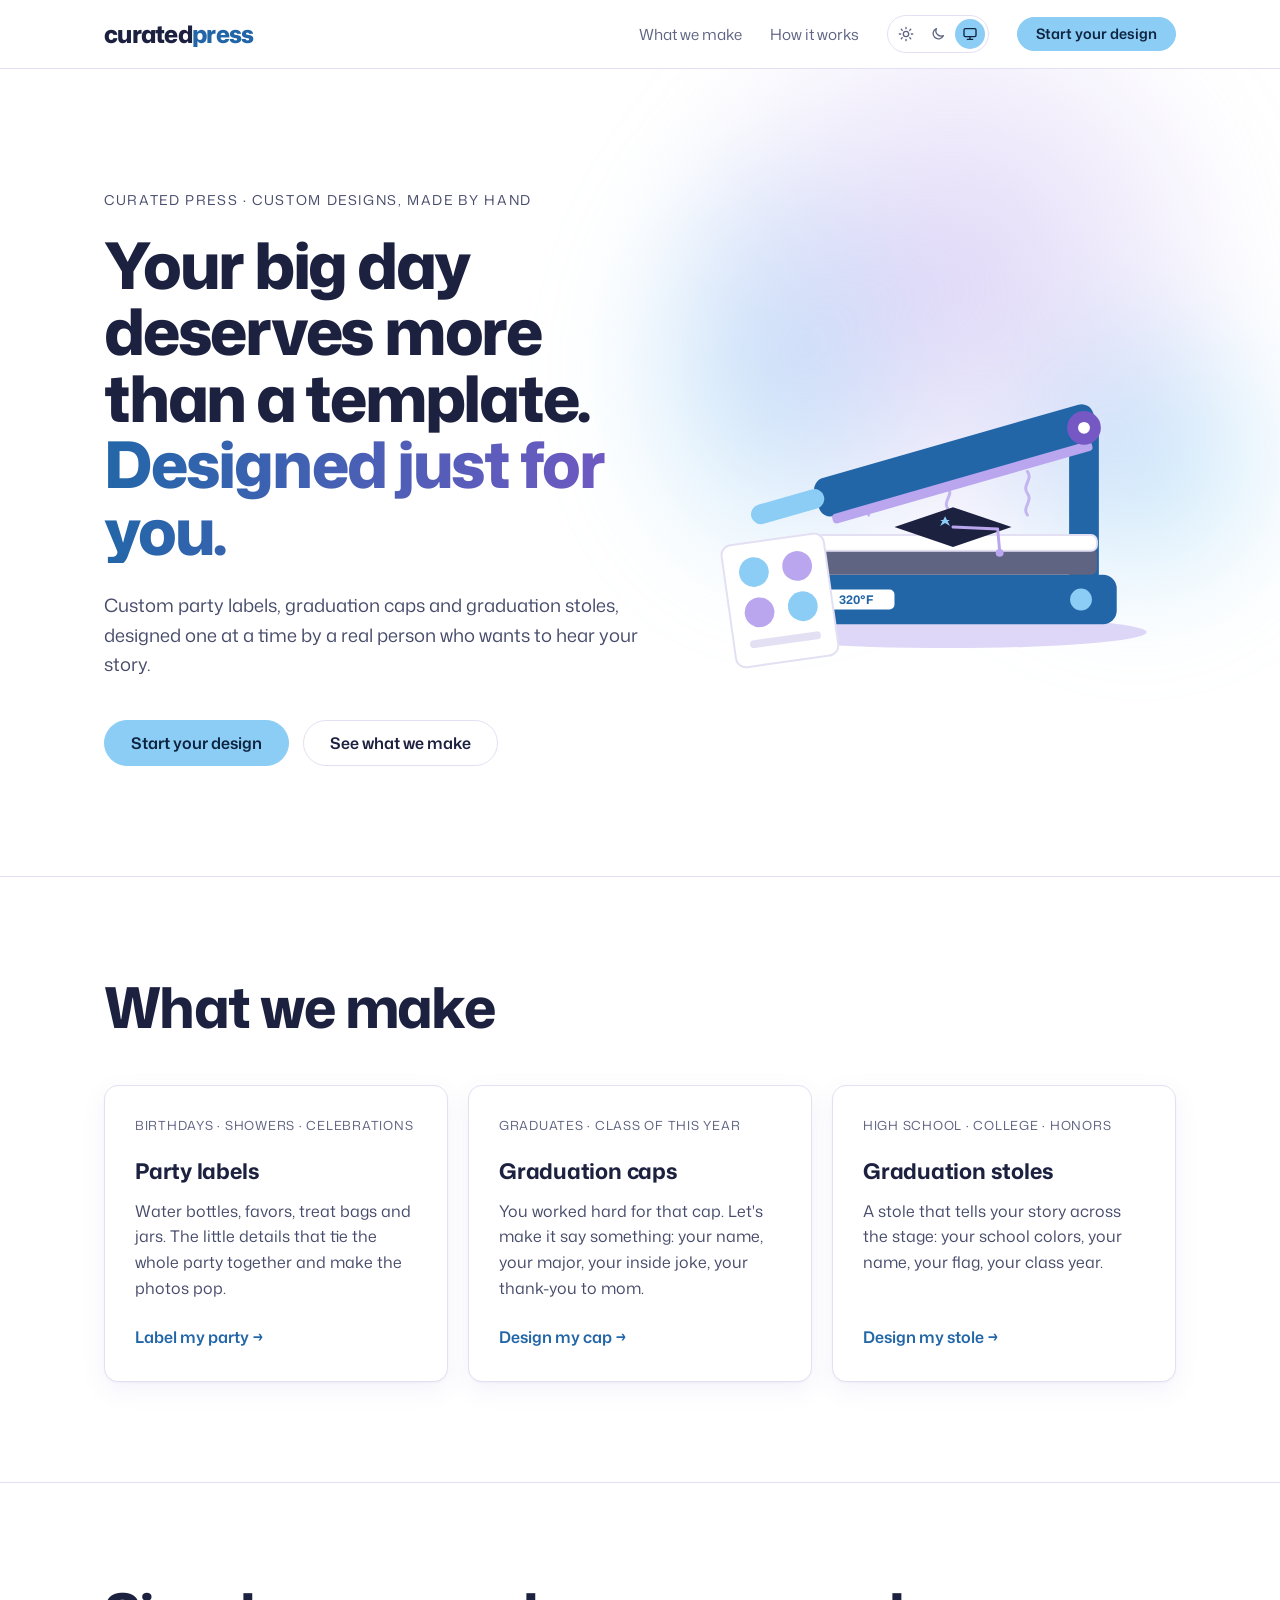
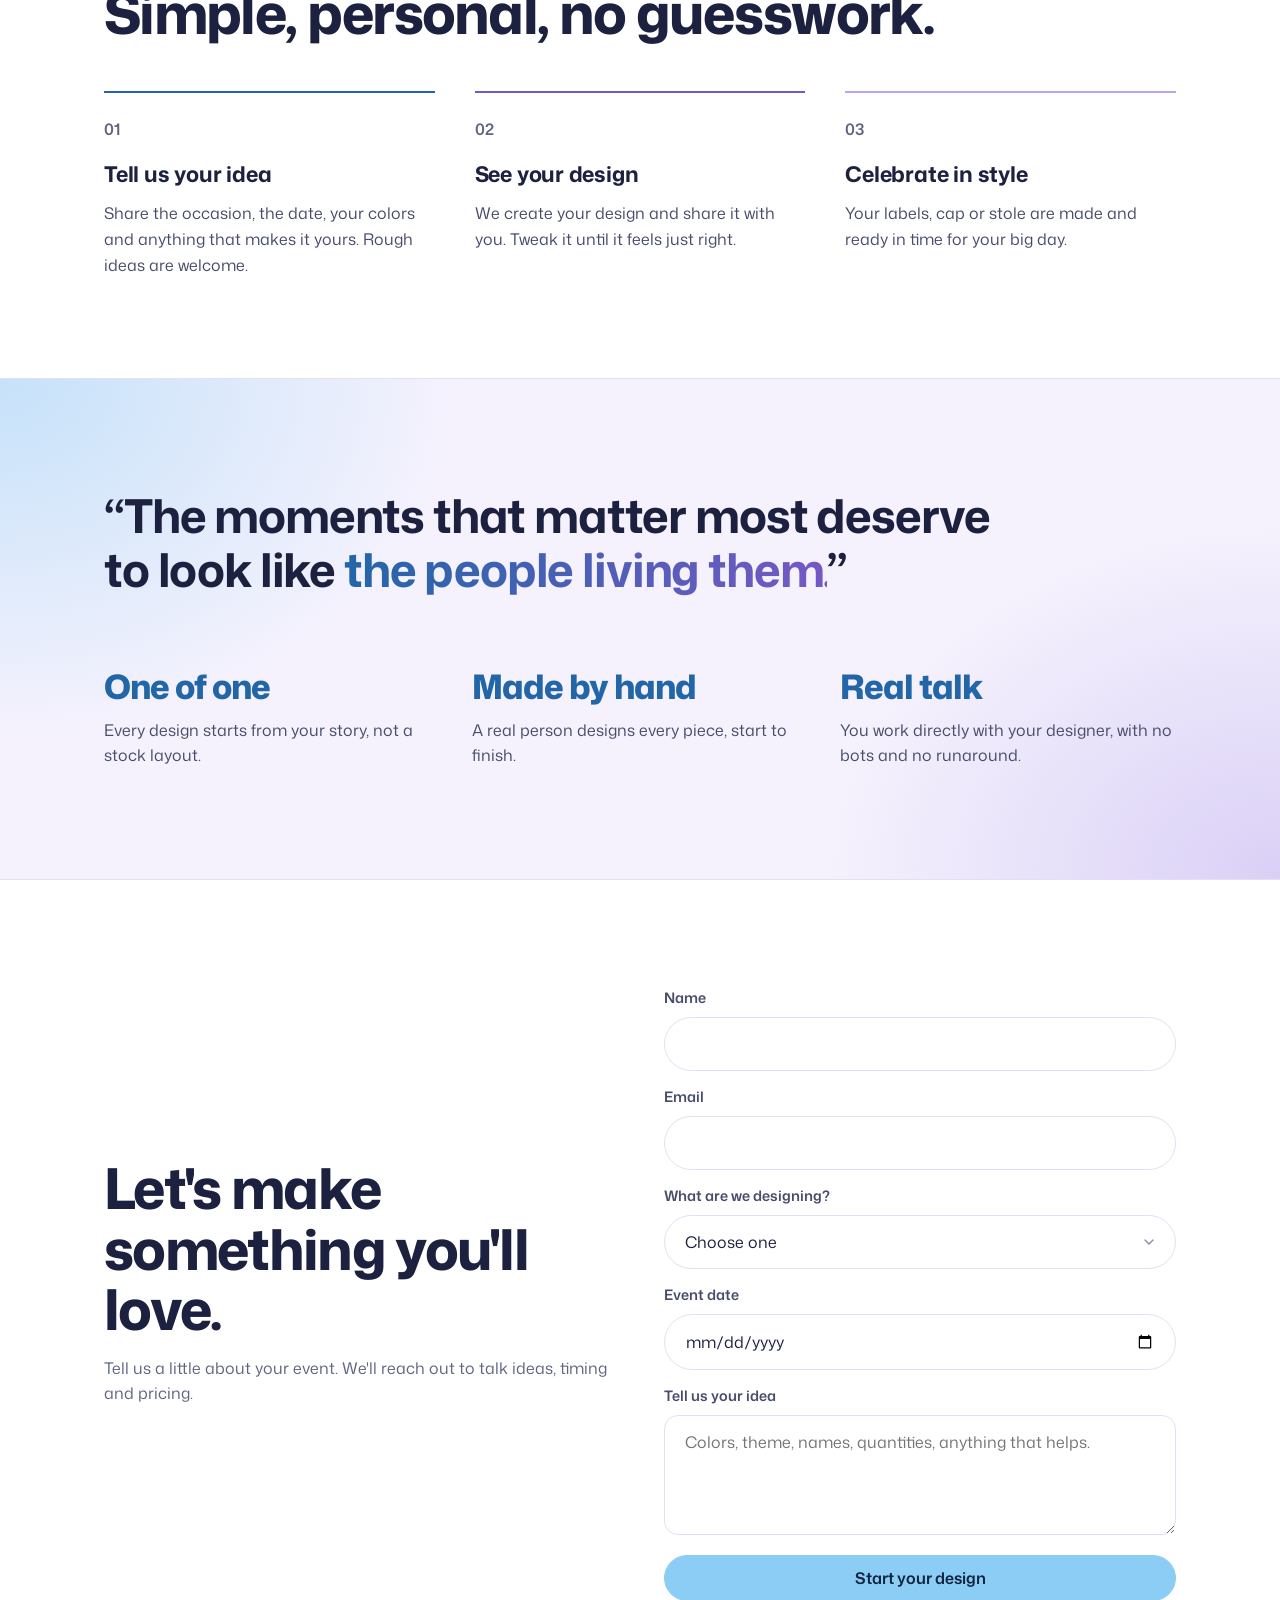
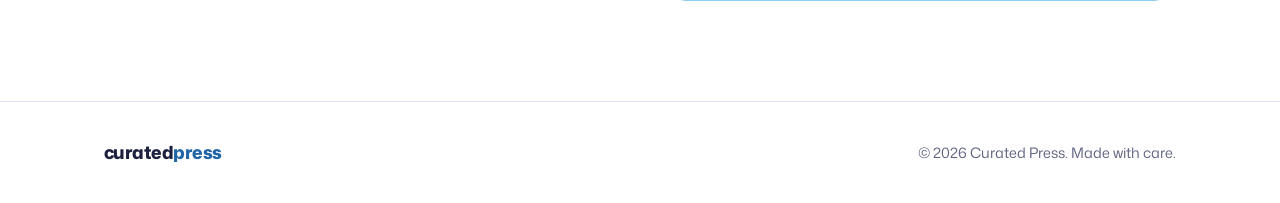
==== commit dffc2e7e: "Rebrand to Curated Press and add heat press illustration - Copy now covers party labels, graduation " ====
--- a/index.html
+++ b/index.html
@@ -3,13 +3,13 @@
 <head>
   <meta charset="utf-8" />
   <meta name="viewport" content="width=device-width, initial-scale=1, viewport-fit=cover" />
-  <title>inkhmn · curated ink, made human</title>
-  <meta name="description" content="Hand-picked tattoo artists, matched to the story you want to wear. Curated ink, made human." />
+  <title>Curated Press · custom party labels, graduation caps and stoles</title>
+  <meta name="description" content="Curated Press designs custom party labels, graduation caps and graduation stoles, made one at a time for your big day." />
   <meta name="color-scheme" content="light dark" />
   <meta name="theme-color" content="#FFFFFF" media="(prefers-color-scheme: light)" />
   <meta name="theme-color" content="#12142A" media="(prefers-color-scheme: dark)" />
-  <meta property="og:title" content="inkhmn · curated ink, made human" />
-  <meta property="og:description" content="Hand-picked tattoo artists, matched to the story you want to wear." />
+  <meta property="og:title" content="Curated Press · custom party labels, graduation caps and stoles" />
+  <meta property="og:description" content="Custom designs for life's big days, made one at a time, just for you." />
   <meta property="og:type" content="website" />
   <link rel="icon" href="/favicon.svg" type="image/svg+xml" />
   <link rel="preconnect" href="https://fonts.googleapis.com" />
@@ -23,10 +23,10 @@
 
   <header class="nav">
     <div class="wrap nav__inner">
-      <a href="/" class="wordmark" aria-label="inkhmn home">ink<span>hmn</span></a>
+      <a href="/" class="wordmark" aria-label="Curated Press home">curated<span>press</span></a>
       <nav class="nav__links" aria-label="Primary">
+        <a href="#designs">What we make</a>
         <a href="#how">How it works</a>
-        <a href="#artists">Artists</a>
         <div class="theme-switch" role="group" aria-label="Color theme">
           <button type="button" data-theme-choice="light" aria-pressed="false" aria-label="Light theme" title="Light">
             <svg viewBox="0 0 24 24" aria-hidden="true"><circle cx="12" cy="12" r="4"/><path d="M12 2v2M12 20v2M4.9 4.9l1.4 1.4M17.7 17.7l1.4 1.4M2 12h2M20 12h2M4.9 19.1l1.4-1.4M17.7 6.3l1.4-1.4"/></svg>
@@ -38,7 +38,7 @@
             <svg viewBox="0 0 24 24" aria-hidden="true"><rect x="3" y="4" width="18" height="12" rx="2"/><path d="M8 20h8M12 16v4"/></svg>
           </button>
         </div>
-        <a href="#join" class="btn btn--sm nav__cta">Get on the list</a>
+        <a href="#contact" class="btn btn--sm nav__cta">Start your design</a>
         <button type="button" class="nav__toggle" aria-expanded="false" aria-controls="mobile-menu" aria-label="Open menu">
           <svg viewBox="0 0 24 24" aria-hidden="true"><path class="i-open" d="M4 7h16M4 12h16M4 17h16"/><path class="i-close" d="M6 6l12 12M18 6L6 18"/></svg>
         </button>
@@ -46,9 +46,9 @@
     </div>
     <div class="mobile-menu" id="mobile-menu" hidden>
       <div class="wrap">
+        <a href="#designs">What we make</a>
         <a href="#how">How it works</a>
-        <a href="#artists">Artists</a>
-        <a href="#join" class="btn">Get on the list</a>
+        <a href="#contact" class="btn">Start your design</a>
       </div>
     </div>
   </header>
@@ -57,55 +57,98 @@
     <!-- Hero -->
     <section class="hero">
       <div class="hero__glow" aria-hidden="true"></div>
-      <div class="wrap">
-        <p class="eyebrow">inkhmn · the curated ink company</p>
+      <div class="wrap hero__grid">
+        <div class="hero__text">
+        <p class="eyebrow">Curated Press · custom designs, made by hand</p>
         <h1>
-          Your skin is permanent.<br />
-          <span class="grad">Your artist should be chosen.</span>
+          Your big day deserves more than a template.
+          <span class="grad grad--block">Designed just for you.</span>
         </h1>
         <p class="lede">
-          We hand-pick tattoo artists, study their work, and match you with the one
-          who'll actually get your idea. No endless scrolling. No guessing. Just the
-          right hands for the story you want to wear.
+          Custom party labels, graduation caps and graduation stoles, designed one
+          at a time by a real person who wants to hear your story.
         </p>
         <div class="cta-row">
-          <a href="#join" class="btn">Find my artist</a>
-          <a href="#how" class="btn btn--ghost">See how it works</a>
-        </div>
-      </div>
-    </section>
-
-    <!-- Split -->
-    <section class="section">
-      <div class="wrap">
-        <h2 class="section__title">Who's this for?</h2>
+          <a href="#contact" class="btn">Start your design</a>
+          <a href="#designs" class="btn btn--ghost">See what we make</a>
+        </div>
+        </div>
+        <figure class="hero__art">
+          <svg viewBox="0 0 480 400" role="img" aria-labelledby="press-title">
+            <title id="press-title">Illustration of a heat press pressing a custom graduation cap design, with a sheet of party labels beside it</title>
+            <ellipse cx="250" cy="356" rx="200" ry="16" class="p-shadow"/>
+            <!-- heat waves -->
+            <path class="p-heat" d="M170 238c-6-8 6-14 0-22s6-14 0-22"/>
+            <path class="p-heat" d="M250 232c-6-8 6-14 0-22s6-14 0-22"/>
+            <path class="p-heat" d="M330 238c-6-8 6-14 0-22s6-14 0-22"/>
+            <!-- column and hinge -->
+            <rect x="372" y="150" width="30" height="156" rx="9" class="p-body"/>
+            <!-- upper platen, raised -->
+            <g transform="rotate(-16 387 150)">
+              <rect x="108" y="126" width="292" height="40" rx="12" class="p-body"/>
+              <rect x="118" y="164" width="272" height="10" rx="4" class="p-plate"/>
+              <rect x="40" y="134" width="76" height="20" rx="10" class="p-handle"/>
+            </g>
+            <circle cx="387" cy="150" r="17" class="p-hinge"/>
+            <circle cx="387" cy="150" r="6" class="p-dot"/>
+            <!-- base -->
+            <rect x="90" y="298" width="330" height="50" rx="14" class="p-body"/>
+            <rect x="118" y="313" width="78" height="20" rx="5" class="p-screen"/>
+            <text x="157" y="328" text-anchor="middle" class="p-temp">320°F</text>
+            <circle cx="384" cy="323" r="11" class="p-handle"/>
+            <!-- lower platen -->
+            <rect x="110" y="270" width="290" height="28" rx="6" class="p-metal"/>
+            <rect x="110" y="258" width="290" height="16" rx="6" class="p-pad"/>
+            <!-- graduation cap on the platen -->
+            <polygon points="196,250 255,230 314,250 255,270" class="p-cap"/>
+            <path d="M255 250 L300 252 L302 274" class="p-tassel"/>
+            <circle cx="302" cy="276" r="4" class="p-tassel-end"/>
+            <path d="M242 249l5-10 5 10-10-6h10z" class="p-star"/>
+            <!-- sheet of party labels -->
+            <g transform="rotate(-8 80 320)">
+              <rect x="28" y="262" width="104" height="124" rx="10" class="p-sheet"/>
+              <circle cx="58" cy="292" r="15" class="p-label-a"/>
+              <circle cx="102" cy="292" r="15" class="p-label-b"/>
+              <circle cx="58" cy="333" r="15" class="p-label-b"/>
+              <circle cx="102" cy="333" r="15" class="p-label-a"/>
+              <rect x="44" y="360" width="72" height="8" rx="4" class="p-label-line"/>
+            </g>
+          </svg>
+        </figure>
+      </div>
+    </section>
+
+    <!-- What we make -->
+    <section class="section" id="designs">
+      <div class="wrap">
+        <h2 class="section__title">What we make</h2>
         <div class="cards">
           <article class="card">
-            <p class="card__tag">First tattoo · fiftieth tattoo · cover-ups</p>
-            <h3>For collectors</h3>
+            <p class="card__tag">Birthdays · showers · celebrations</p>
+            <h3>Party labels</h3>
             <p>
-              You know what you want to feel. We find the artist whose line, style
-              and temperament fit it, then make the introduction.
+              Water bottles, favors, treat bags and jars. The little details that
+              tie the whole party together and make the photos pop.
             </p>
-            <a href="#join" class="link">Match me with an artist →</a>
+            <a href="#contact" class="link">Label my party →</a>
           </article>
           <article class="card">
-            <p class="card__tag">Fine line · blackwork · color · traditional</p>
-            <h3>For artists</h3>
+            <p class="card__tag">Graduates · class of this year</p>
+            <h3>Graduation caps</h3>
             <p>
-              Fewer cold DMs, better-fit clients. Curated means we only send people
-              who came for <em>your</em> work, not just an open slot.
+              You worked hard for that cap. Let's make it say something: your name,
+              your major, your inside joke, your thank-you to mom.
             </p>
-            <a href="#join" class="link">Apply to be curated →</a>
+            <a href="#contact" class="link">Design my cap →</a>
           </article>
           <article class="card">
-            <p class="card__tag">Studios · shops · guest spots</p>
-            <h3>For studios</h3>
+            <p class="card__tag">High school · college · honors</p>
+            <h3>Graduation stoles</h3>
             <p>
-              Fill guest spots with artists who've been vetted, and give your
-              regulars a reason to come back.
+              A stole that tells your story across the stage: your school colors,
+              your name, your flag, your class year.
             </p>
-            <a href="#join" class="link">Partner with us →</a>
+            <a href="#contact" class="link">Design my stole →</a>
           </article>
         </div>
       </div>
@@ -114,71 +157,68 @@
     <!-- How it works -->
     <section class="section" id="how">
       <div class="wrap">
-        <h2 class="section__title">We don't match and disappear.</h2>
+        <h2 class="section__title">Simple, personal, no guesswork.</h2>
         <ol class="steps">
           <li class="step">
             <span class="step__num">01</span>
-            <h3>Tell us the story</h3>
-            <p>The idea, the placement, the feeling. Rough sketches and Pinterest boards welcome.</p>
+            <h3>Tell us your idea</h3>
+            <p>Share the occasion, the date, your colors and anything that makes it yours. Rough ideas are welcome.</p>
           </li>
           <li class="step">
             <span class="step__num">02</span>
-            <h3>Meet your match</h3>
-            <p>We hand you a short list of artists, never a feed, with a real reason for each one.</p>
+            <h3>See your design</h3>
+            <p>We create your design and share it with you. Tweak it until it feels just right.</p>
           </li>
           <li class="step">
             <span class="step__num">03</span>
-            <h3>Wear it for life</h3>
-            <p>We stay in the loop through consult, session and healing, so it ends up right.</p>
+            <h3>Celebrate in style</h3>
+            <p>Your labels, cap or stole are made and ready in time for your big day.</p>
           </li>
         </ol>
       </div>
     </section>
 
     <!-- Quote band -->
-    <section class="band" id="artists">
+    <section class="band">
       <div class="wrap">
         <blockquote>
-          <p>“Anyone can find a tattoo artist. Finding <span class="grad">your</span> artist is the whole thing.”</p>
+          <p>“The moments that matter most deserve to look like <span class="grad">the people living them.</span>”</p>
         </blockquote>
         <ul class="stats">
-          <li><strong>1 in 10</strong><span>artists who apply make the cut</span></li>
-          <li><strong>3</strong><span>hand-picked matches per request, not 300</span></li>
-          <li><strong>0</strong><span>algorithms deciding what goes on your skin</span></li>
+          <li><strong>One of one</strong><span>Every design starts from your story, not a stock layout.</span></li>
+          <li><strong>Made by hand</strong><span>A real person designs every piece, start to finish.</span></li>
+          <li><strong>Real talk</strong><span>You work directly with your designer, with no bots and no runaround.</span></li>
         </ul>
       </div>
     </section>
 
-    <!-- Manifesto -->
-    <section class="section">
-      <div class="wrap">
-        <h2 class="manifesto">
-          Ink outlives trends. It belongs to people who chose it on purpose, from
-          someone who cared as much as they did.
-        </h2>
-        <p class="muted">inkhmn is pronounced “ink human.”</p>
-      </div>
-    </section>
-
-    <!-- Signup -->
-    <section class="section join" id="join">
+    <!-- Contact -->
+    <section class="section join" id="contact">
       <div class="wrap join__inner">
         <div>
-          <h2 class="section__title">Ready to get inked right?</h2>
-          <p class="muted">We're opening in small batches. Drop your email and we'll reach out when it's your turn.</p>
-        </div>
-        <form name="waitlist" method="POST" data-netlify="true" netlify-honeypot="bot-field" action="/thanks.html" class="form">
-          <input type="hidden" name="form-name" value="waitlist" />
+          <h2 class="section__title">Let's make something you'll love.</h2>
+          <p class="muted">Tell us a little about your event. We'll reach out to talk ideas, timing and pricing.</p>
+        </div>
+        <form name="inquiry" method="POST" data-netlify="true" netlify-honeypot="bot-field" action="/thanks.html" class="form">
+          <input type="hidden" name="form-name" value="inquiry" />
           <p class="hidden"><label>Don't fill this out: <input name="bot-field" /></label></p>
-          <label class="sr-only" for="email">Email</label>
-          <input id="email" type="email" name="email" placeholder="you@email.com" required autocomplete="email" />
-          <label class="sr-only" for="role">I am a</label>
-          <select id="role" name="role">
-            <option value="collector">I want a tattoo</option>
-            <option value="artist">I'm an artist</option>
-            <option value="studio">I run a studio</option>
+          <label for="name">Name</label>
+          <input id="name" type="text" name="name" required autocomplete="name" />
+          <label for="email">Email</label>
+          <input id="email" type="email" name="email" required autocomplete="email" />
+          <label for="product">What are we designing?</label>
+          <select id="product" name="product" required>
+            <option value="">Choose one</option>
+            <option>Party labels</option>
+            <option>Graduation cap</option>
+            <option>Graduation stole</option>
+            <option>Something else</option>
           </select>
-          <button type="submit" class="btn">Get on the list</button>
+          <label for="date">Event date</label>
+          <input id="date" type="date" name="event-date" />
+          <label for="message">Tell us your idea</label>
+          <textarea id="message" name="message" rows="4" placeholder="Colors, theme, names, quantities, anything that helps."></textarea>
+          <button type="submit" class="btn">Start your design</button>
         </form>
       </div>
     </section>
@@ -186,8 +226,8 @@
 
   <footer class="footer">
     <div class="wrap footer__inner">
-      <span class="wordmark wordmark--sm">ink<span>hmn</span></span>
-      <span class="muted">© <span id="year">2026</span> inkhmn. Curated ink, made human.</span>
+      <span class="wordmark wordmark--sm">curated<span>press</span></span>
+      <span class="muted">© <span id="year">2026</span> Curated Press. Made with care.</span>
     </div>
   </footer>
 
--- a/styles.css
+++ b/styles.css
@@ -193,6 +193,36 @@
   html { scroll-behavior: auto; }
 }
 .hero .wrap { position: relative; }
+.hero__grid {
+  display: grid;
+  grid-template-columns: minmax(0, 1.15fr) minmax(0, 1fr);
+  gap: 48px;
+  align-items: center;
+}
+.hero h1 { font-size: clamp(2.3rem, 5vw, 4.1rem); }
+.grad--block { display: block; }
+.hero__art { margin: 0; }
+.hero__art svg { display: block; width: 100%; height: auto; }
+
+/* Press illustration: colors follow the theme */
+.p-shadow { fill: var(--glow-b); }
+.p-body { fill: var(--accent); }
+.p-hinge { fill: var(--accent-2); }
+.p-dot, .p-screen { fill: var(--bg); }
+.p-temp { fill: var(--accent); font: 700 12px var(--font); }
+.p-handle { fill: var(--btn); }
+.p-plate { fill: var(--lavender); }
+.p-metal { fill: var(--muted); }
+.p-pad { fill: var(--surface); stroke: var(--border); stroke-width: 2; }
+.p-cap { fill: var(--text); }
+.p-tassel { fill: none; stroke: var(--lavender); stroke-width: 3; stroke-linecap: round; stroke-linejoin: round; }
+.p-tassel-end { fill: var(--lavender); }
+.p-star { fill: var(--btn); }
+.p-heat { fill: none; stroke: var(--lavender); stroke-width: 3; stroke-linecap: round; opacity: .8; }
+.p-sheet { fill: var(--surface); stroke: var(--border); stroke-width: 2; }
+.p-label-a { fill: var(--btn); }
+.p-label-b { fill: var(--lavender); }
+.p-label-line { fill: var(--border); }
 
 .eyebrow {
   margin: 0 0 20px;
@@ -296,7 +326,7 @@
   grid-template-columns: repeat(auto-fit, minmax(200px, 1fr));
   gap: 32px;
 }
-.stats strong { display: block; font-size: 2.6rem; font-weight: 800; color: var(--accent); letter-spacing: -0.03em; }
+.stats strong { display: block; margin-bottom: 4px; font-size: clamp(1.6rem, 3vw, 2.1rem); font-weight: 800; color: var(--accent); letter-spacing: -0.03em; }
 .stats span { color: var(--soft); }
 
 .manifesto {
@@ -316,9 +346,12 @@
   align-items: center;
 }
 .join .section__title { margin-bottom: 16px; }
-.form { display: flex; flex-direction: column; gap: 12px; }
+.form { display: flex; flex-direction: column; gap: 8px; }
+.form label { font-size: .9rem; font-weight: 600; color: var(--soft); margin-top: 6px; }
+.form .btn { margin-top: 12px; }
 .form input,
-.form select {
+.form select,
+.form textarea {
   width: 100%;
   padding: 15px 20px;
   background: var(--surface);
@@ -328,8 +361,17 @@
   font: 1rem var(--font);
   appearance: none;
 }
+.form select {
+  padding-right: 44px;
+  background-image: url("data:image/svg+xml,%3Csvg xmlns='http://www.w3.org/2000/svg' viewBox='0 0 24 24' fill='none' stroke='%23878ba8' stroke-width='2' stroke-linecap='round'%3E%3Cpath d='M6 9l6 6 6-6'/%3E%3C/svg%3E");
+  background-repeat: no-repeat;
+  background-position: right 18px center;
+  background-size: 16px;
+}
+.form textarea { border-radius: var(--radius); resize: vertical; min-height: 110px; }
 .form input:focus,
-.form select:focus { outline: none; border-color: var(--accent); box-shadow: 0 0 0 4px var(--ring); }
+.form select:focus,
+.form textarea:focus { outline: none; border-color: var(--accent); box-shadow: 0 0 0 4px var(--ring); }
 
 /* Theme switch */
 .theme-switch {
@@ -394,6 +436,12 @@
 
 /* Thanks page */
 .thanks { min-height: 100vh; display: grid; place-items: center; text-align: center; padding: 24px; }
+
+/* Stack the hero below desktop widths */
+@media (max-width: 1024px) {
+  .hero__grid { grid-template-columns: 1fr; gap: 40px; }
+  .hero__art { max-width: 460px; }
+}
 
 /* Tablet: 2 columns, with an odd last card spanning the full row */
 @media (max-width: 960px) {
@@ -432,3 +480,11 @@
   .theme-switch button { width: 36px; height: 36px; }
   .nav__toggle { width: 44px; height: 44px; }
 }
+
+/* Smallest phones: keep the logo, theme switch and menu on one line */
+@media (max-width: 380px) {
+  .wordmark { font-size: 1.2rem; }
+  .nav__links { gap: 6px; }
+  .theme-switch button { width: 32px; height: 32px; }
+  .nav__toggle { width: 40px; height: 40px; }
+}
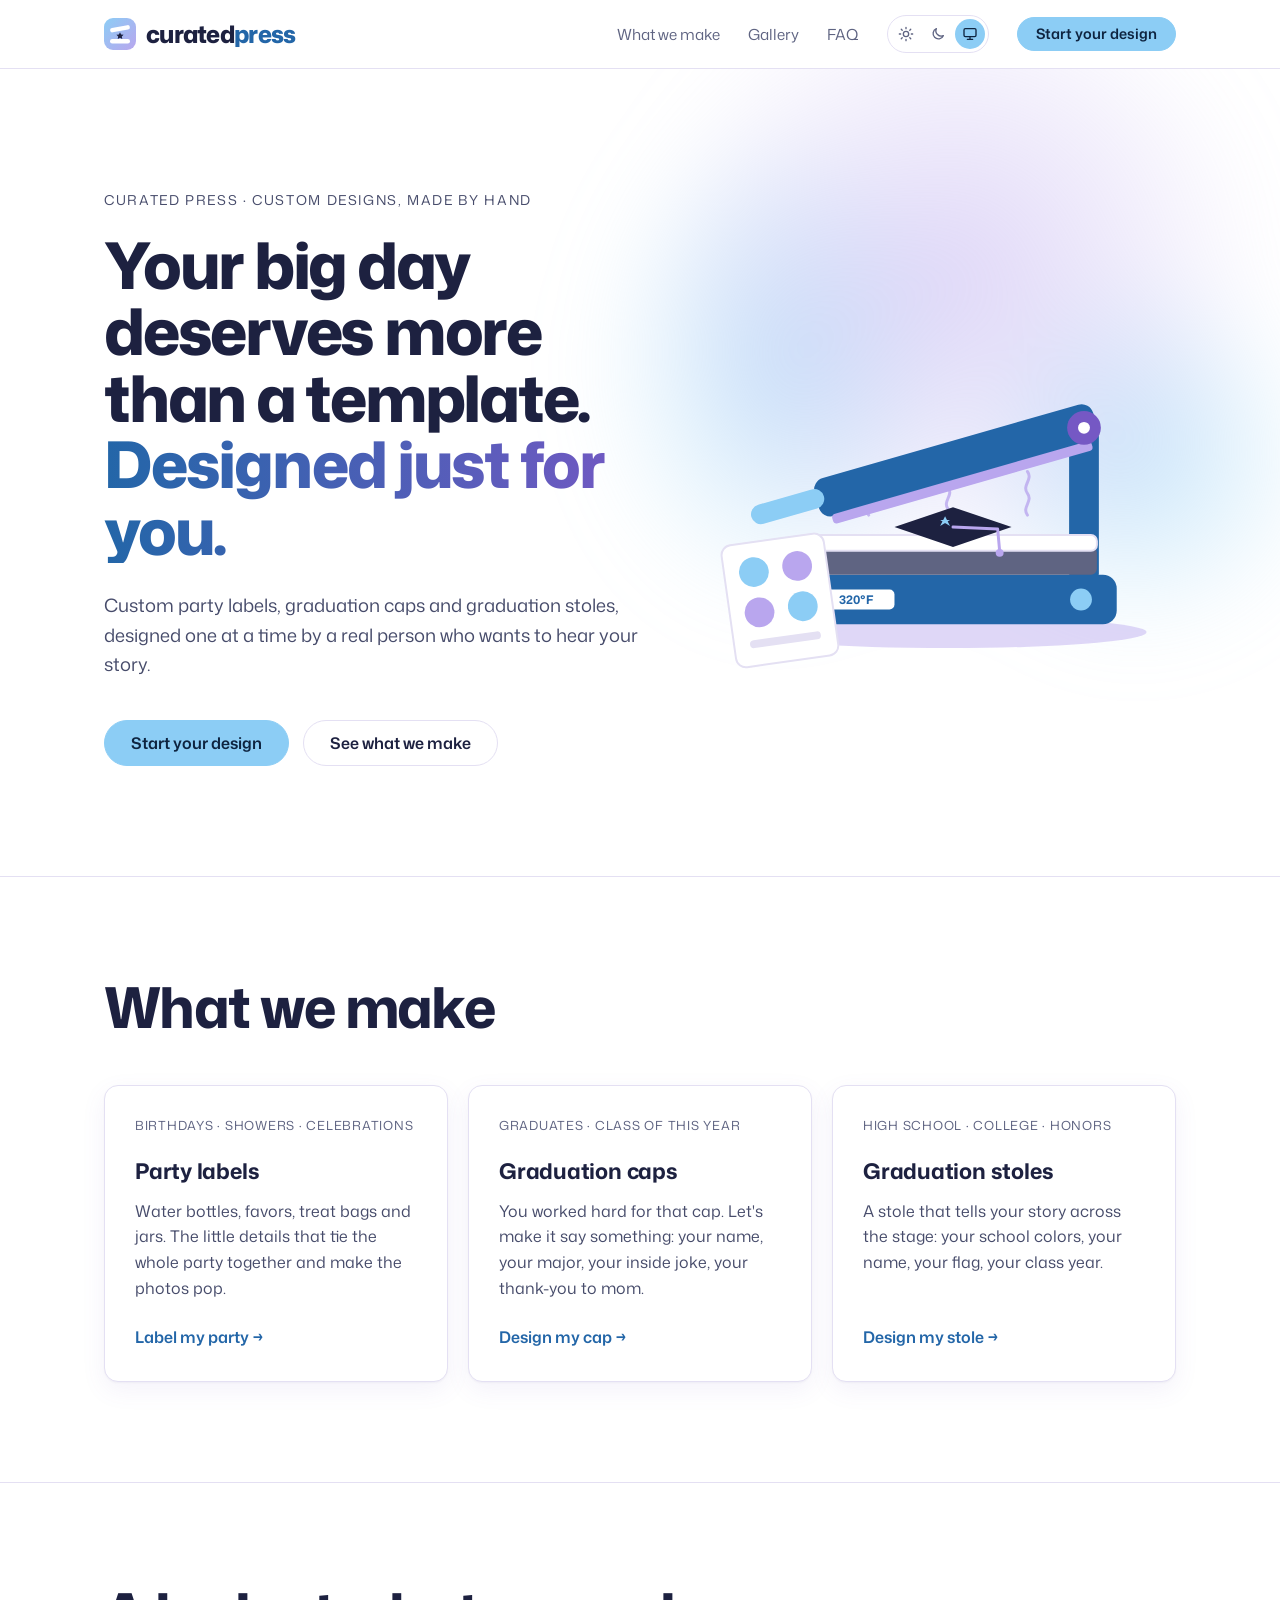
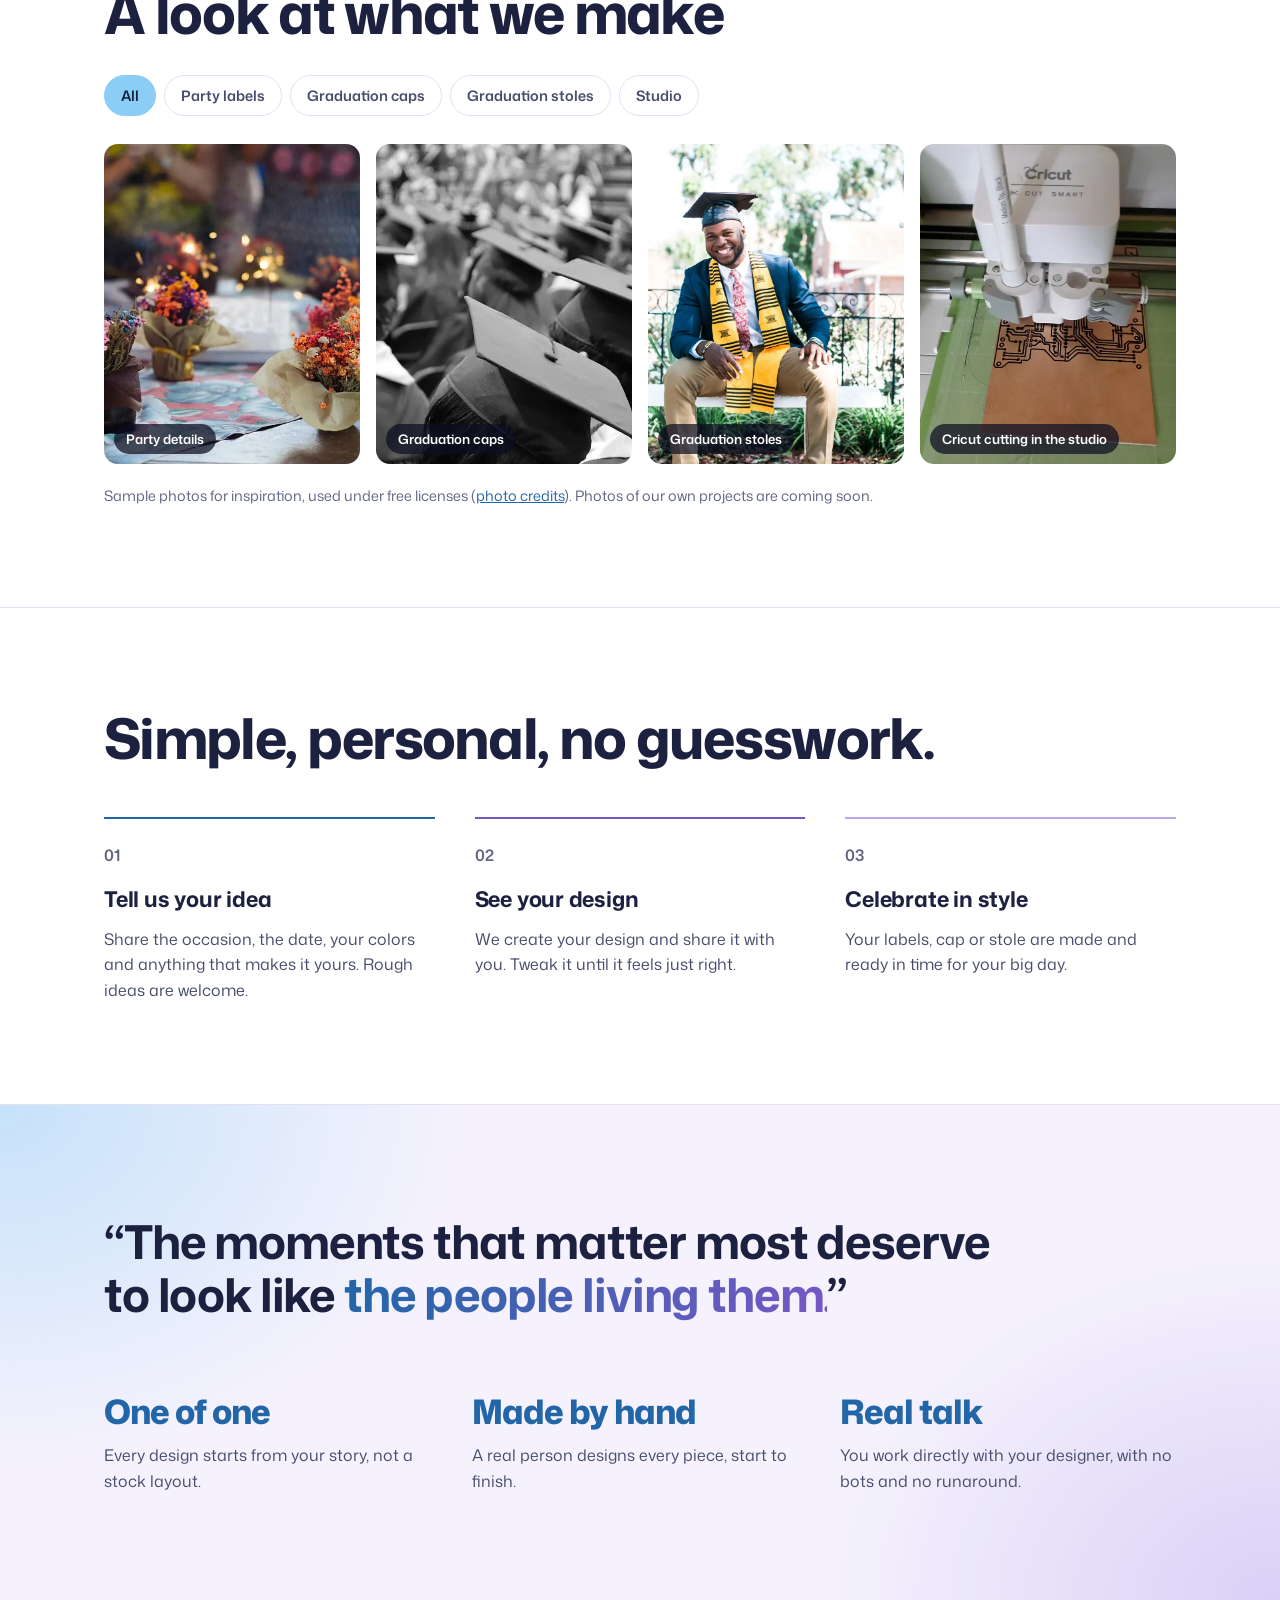
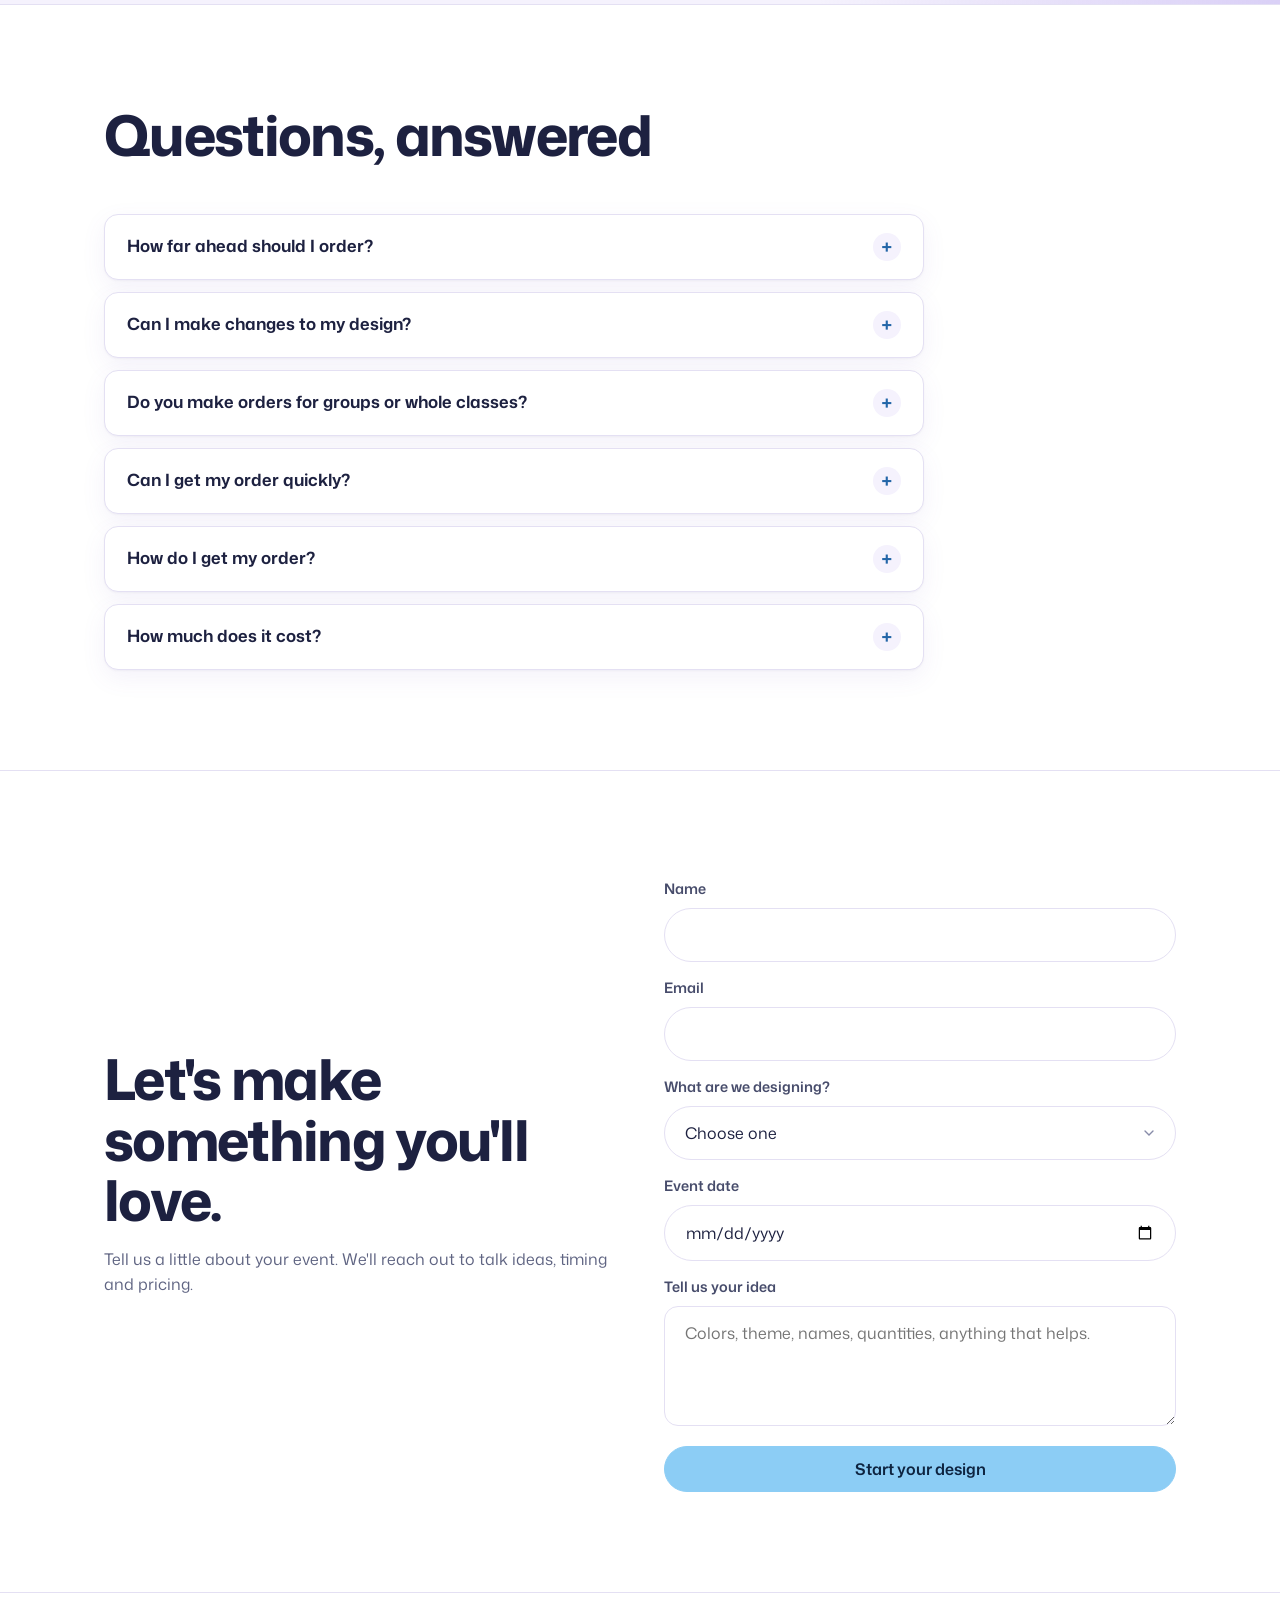
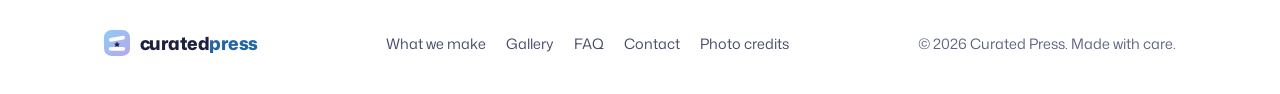
==== commit 88682e74: "Wave 1: logo, filterable gallery with photo viewer, FAQ and credits - Logo icon (press with star) in" ====
--- a/index.html
+++ b/index.html
@@ -23,10 +23,11 @@
 
   <header class="nav">
     <div class="wrap nav__inner">
-      <a href="/" class="wordmark" aria-label="Curated Press home">curated<span>press</span></a>
+      <a href="/" class="logo" aria-label="Curated Press home"><svg class="logo__mark" viewBox="0 0 32 32" aria-hidden="true"><defs><linearGradient id="LG" x1="0" y1="0" x2="1" y2="1"><stop offset="0" stop-color="#8CCDF5"/><stop offset="1" stop-color="#B9A6EE"/></linearGradient></defs><rect width="32" height="32" rx="9" fill="url(#LG)"/><rect x="6" y="8.5" width="20" height="4.5" rx="2.2" fill="#fff" transform="rotate(-10 16 10.75)"/><rect x="6" y="21" width="20" height="4.5" rx="2.2" fill="#fff"/><path d="M16 14.2l1.1 2.3 2.5.3-1.8 1.7.5 2.5-2.3-1.2-2.3 1.2.5-2.5-1.8-1.7 2.5-.3z" fill="#1d2140"/></svg><span class="wordmark">curated<span>press</span></span></a>
       <nav class="nav__links" aria-label="Primary">
         <a href="#designs">What we make</a>
-        <a href="#how">How it works</a>
+        <a href="#gallery">Gallery</a>
+        <a href="#faq">FAQ</a>
         <div class="theme-switch" role="group" aria-label="Color theme">
           <button type="button" data-theme-choice="light" aria-pressed="false" aria-label="Light theme" title="Light">
             <svg viewBox="0 0 24 24" aria-hidden="true"><circle cx="12" cy="12" r="4"/><path d="M12 2v2M12 20v2M4.9 4.9l1.4 1.4M17.7 17.7l1.4 1.4M2 12h2M20 12h2M4.9 19.1l1.4-1.4M17.7 6.3l1.4-1.4"/></svg>
@@ -47,7 +48,9 @@
     <div class="mobile-menu" id="mobile-menu" hidden>
       <div class="wrap">
         <a href="#designs">What we make</a>
+        <a href="#gallery">Gallery</a>
         <a href="#how">How it works</a>
+        <a href="#faq">FAQ</a>
         <a href="#contact" class="btn">Start your design</a>
       </div>
     </div>
@@ -154,6 +157,51 @@
       </div>
     </section>
 
+    <!-- Gallery -->
+    <section class="section" id="gallery">
+      <div class="wrap">
+        <h2 class="section__title">A look at what we make</h2>
+        <div class="filters" role="group" aria-label="Filter photos">
+          <button type="button" class="filter" data-filter="all" aria-pressed="true">All</button>
+          <button type="button" class="filter" data-filter="labels" aria-pressed="false">Party labels</button>
+          <button type="button" class="filter" data-filter="caps" aria-pressed="false">Graduation caps</button>
+          <button type="button" class="filter" data-filter="stoles" aria-pressed="false">Graduation stoles</button>
+          <button type="button" class="filter" data-filter="studio" aria-pressed="false">Studio</button>
+        </div>
+        <ul class="gallery">
+          <li class="gallery__item" data-category="labels">
+            <button type="button" class="gallery__open" aria-label="Enlarge photo: party table with tiny bouquets and sparklers">
+              <img src="/images/party-table.webp" width="798" height="532" loading="lazy" decoding="async"
+                   alt="A party table set with tiny wrapped bouquets of dried flowers and lit sparklers" />
+              <span class="gallery__caption">Party details</span>
+            </button>
+          </li>
+          <li class="gallery__item" data-category="caps">
+            <button type="button" class="gallery__open" aria-label="Enlarge photo: rows of graduates in caps">
+              <img src="/images/graduation-caps.webp" width="798" height="532" loading="lazy" decoding="async"
+                   alt="Black-and-white photo of rows of graduates wearing mortarboard caps with tassels" />
+              <span class="gallery__caption">Graduation caps</span>
+            </button>
+          </li>
+          <li class="gallery__item" data-category="stoles">
+            <button type="button" class="gallery__open" aria-label="Enlarge photo: graduate wearing a gold kente stole">
+              <img src="/images/graduation-stole.webp" width="800" height="963" loading="lazy" decoding="async"
+                   alt="A smiling graduate in a cap, navy blazer and a gold and black kente graduation stole, sitting on a garden bench" />
+              <span class="gallery__caption">Graduation stoles</span>
+            </button>
+          </li>
+          <li class="gallery__item" data-category="studio">
+            <button type="button" class="gallery__open" aria-label="Enlarge photo: Cricut cutting machine at work">
+              <img src="/images/cricut-machine.webp" width="798" height="598" loading="lazy" decoding="async"
+                   alt="Close-up of a Cricut cutting machine drawing a detailed circuit-style design on a sheet held by a green cutting mat" />
+              <span class="gallery__caption">Cricut cutting in the studio</span>
+            </button>
+          </li>
+        </ul>
+        <p class="muted gallery__note">Sample photos for inspiration, used under free licenses (<a href="/credits.html">photo credits</a>). Photos of our own projects are coming soon.</p>
+      </div>
+    </section>
+
     <!-- How it works -->
     <section class="section" id="how">
       <div class="wrap">
@@ -189,6 +237,39 @@
           <li><strong>Made by hand</strong><span>A real person designs every piece, start to finish.</span></li>
           <li><strong>Real talk</strong><span>You work directly with your designer, with no bots and no runaround.</span></li>
         </ul>
+      </div>
+    </section>
+
+    <!-- FAQ -->
+    <section class="section" id="faq">
+      <div class="wrap faq">
+        <h2 class="section__title">Questions, answered</h2>
+        <div class="faq__list">
+          <details>
+            <summary>How far ahead should I order?</summary>
+            <p>As early as you can, especially around graduation season. Tell us your event date in your request and we'll confirm the timing before we start.</p>
+          </details>
+          <details>
+            <summary>Can I make changes to my design?</summary>
+            <p>Yes. We share your design with you first and tweak it until it feels right. Nothing is made until you approve it.</p>
+          </details>
+          <details>
+            <summary>Do you make orders for groups or whole classes?</summary>
+            <p>Absolutely. Party labels by the dozen, matching stoles for a group, caps for friends graduating together. Include the quantity in your request and we'll put together a quote.</p>
+          </details>
+          <details>
+            <summary>Can I get my order quickly?</summary>
+            <p>Sometimes. Send your request with your date and we'll let you know honestly whether we can make it in time.</p>
+          </details>
+          <details>
+            <summary>How do I get my order?</summary>
+            <p>Let us know where you are when you reach out and we'll go over the pickup and delivery options for your order.</p>
+          </details>
+          <details>
+            <summary>How much does it cost?</summary>
+            <p>Every piece is custom, so pricing depends on the design, materials and quantity. Send us your idea and we'll reply with a quote, with no obligation.</p>
+          </details>
+        </div>
       </div>
     </section>
 
@@ -226,10 +307,33 @@
 
   <footer class="footer">
     <div class="wrap footer__inner">
-      <span class="wordmark wordmark--sm">curated<span>press</span></span>
-      <span class="muted">© <span id="year">2026</span> Curated Press. Made with care.</span>
+      <a href="/" class="logo logo--sm" aria-label="Curated Press home"><svg class="logo__mark" viewBox="0 0 32 32" aria-hidden="true"><defs><linearGradient id="LG2" x1="0" y1="0" x2="1" y2="1"><stop offset="0" stop-color="#8CCDF5"/><stop offset="1" stop-color="#B9A6EE"/></linearGradient></defs><rect width="32" height="32" rx="9" fill="url(#LG2)"/><rect x="6" y="8.5" width="20" height="4.5" rx="2.2" fill="#fff" transform="rotate(-10 16 10.75)"/><rect x="6" y="21" width="20" height="4.5" rx="2.2" fill="#fff"/><path d="M16 14.2l1.1 2.3 2.5.3-1.8 1.7.5 2.5-2.3-1.2-2.3 1.2.5-2.5-1.8-1.7 2.5-.3z" fill="#1d2140"/></svg><span class="wordmark wordmark--sm">curated<span>press</span></span></a>
+      <nav class="footer__links" aria-label="Footer">
+        <a href="#designs">What we make</a>
+        <a href="#gallery">Gallery</a>
+        <a href="#faq">FAQ</a>
+        <a href="#contact">Contact</a>
+        <a href="/credits.html">Photo credits</a>
+      </nav>
+      <span class="muted footer__copy">© <span id="year">2026</span> Curated Press. Made with care.</span>
     </div>
   </footer>
+
+  <dialog class="lightbox" aria-label="Photo viewer">
+    <figure class="lightbox__figure">
+      <img class="lightbox__img" alt="" />
+      <figcaption class="lightbox__caption"></figcaption>
+    </figure>
+    <button type="button" class="lightbox__btn lightbox__close" aria-label="Close photo viewer">
+      <svg viewBox="0 0 24 24" aria-hidden="true"><path d="M6 6l12 12M18 6L6 18"/></svg>
+    </button>
+    <button type="button" class="lightbox__btn lightbox__prev" aria-label="Previous photo">
+      <svg viewBox="0 0 24 24" aria-hidden="true"><path d="M15 5l-7 7 7 7"/></svg>
+    </button>
+    <button type="button" class="lightbox__btn lightbox__next" aria-label="Next photo">
+      <svg viewBox="0 0 24 24" aria-hidden="true"><path d="M9 5l7 7-7 7"/></svg>
+    </button>
+  </dialog>
 
   <script src="/site.js"></script>
 </body>
--- a/styles.css
+++ b/styles.css
@@ -74,6 +74,9 @@
 
 html { scroll-behavior: smooth; }
 
+/* Keep section headings clear of the sticky top bar when jumping to them */
+section[id] { scroll-margin-top: 72px; }
+
 body {
   margin: 0;
   background: var(--bg);
@@ -122,6 +125,9 @@
 }
 .wordmark span { color: var(--accent); }
 .wordmark--sm { font-size: 1.125rem; }
+.logo { display: inline-flex; align-items: center; gap: 10px; color: inherit; text-decoration: none; }
+.logo__mark { width: 32px; height: 32px; flex: none; }
+.logo--sm .logo__mark { width: 26px; height: 26px; }
 
 /* Buttons */
 .btn {
@@ -430,9 +436,143 @@
 }
 .mobile-menu .btn { margin-top: 18px; }
 
+/* Gallery */
+.filters { display: flex; flex-wrap: wrap; gap: 8px; margin: -16px 0 28px; }
+.filter {
+  padding: 9px 16px;
+  border: 1px solid var(--border);
+  border-radius: 999px;
+  background: var(--surface);
+  color: var(--soft);
+  font: 600 .9rem var(--font);
+  cursor: pointer;
+}
+.filter:hover { color: var(--text); border-color: var(--accent); }
+.filter[aria-pressed="true"] { background: var(--btn); border-color: var(--btn); color: var(--on-btn); }
+.filter:focus-visible { outline: 2px solid var(--accent); outline-offset: 2px; }
+
+.gallery {
+  list-style: none;
+  margin: 0;
+  padding: 0;
+  display: grid;
+  grid-template-columns: repeat(4, 1fr);
+  gap: 16px;
+}
+.gallery__item[hidden] { display: none; }
+.gallery__open {
+  position: relative;
+  display: block;
+  width: 100%;
+  padding: 0;
+  border: 0;
+  border-radius: var(--radius);
+  overflow: hidden;
+  background: var(--bg-alt);
+  cursor: zoom-in;
+  aspect-ratio: 4 / 5;
+}
+.gallery__open img { display: block; width: 100%; height: 100%; object-fit: cover; transition: transform .35s ease; }
+.gallery__open:hover img { transform: scale(1.04); }
+.gallery__open:focus-visible { outline: 3px solid var(--accent); outline-offset: 3px; }
+.gallery__caption {
+  position: absolute;
+  left: 10px;
+  bottom: 10px;
+  padding: 6px 12px;
+  border-radius: 999px;
+  background: rgba(13, 15, 32, .72);
+  color: #fff;
+  font: 600 .82rem var(--font);
+}
+.gallery__note { margin: 20px 0 0; font-size: .9rem; }
+.gallery__note a { color: var(--accent); }
+
+/* Photo viewer */
+.lightbox {
+  width: 100vw;
+  height: 100dvh;
+  max-width: none;
+  max-height: none;
+  margin: 0;
+  padding: 0;
+  border: 0;
+  background: rgba(8, 10, 22, .97);
+  color: #fff;
+}
+.lightbox[open] { display: grid; place-items: center; }
+.lightbox::backdrop { background: transparent; }
+.lightbox__figure { margin: 0; padding: 64px 72px 24px; text-align: center; max-width: 100%; }
+.lightbox__img { display: block; max-width: min(1000px, 100%); max-height: calc(100dvh - 150px); margin: 0 auto; border-radius: 10px; object-fit: contain; }
+.lightbox__caption { margin-top: 14px; font-size: .95rem; color: #e6e8f2; }
+.lightbox__btn {
+  position: absolute;
+  display: grid;
+  place-items: center;
+  width: 48px;
+  height: 48px;
+  padding: 0;
+  border: 1px solid rgba(255, 255, 255, .25);
+  border-radius: 999px;
+  background: rgba(255, 255, 255, .1);
+  color: #fff;
+  cursor: pointer;
+}
+.lightbox__btn:hover { background: rgba(255, 255, 255, .2); }
+.lightbox__btn:focus-visible { outline: 2px solid #8ccdf5; outline-offset: 2px; }
+.lightbox__btn svg { width: 22px; height: 22px; fill: none; stroke: currentColor; stroke-width: 2; stroke-linecap: round; stroke-linejoin: round; }
+.lightbox__btn[hidden] { display: none; }
+.lightbox__close { top: 14px; right: 14px; }
+.lightbox__prev { left: 14px; top: 50%; transform: translateY(-50%); }
+.lightbox__next { right: 14px; top: 50%; transform: translateY(-50%); }
+
+/* FAQ */
+.faq__list { display: grid; gap: 12px; max-width: 820px; }
+.faq details {
+  border: 1px solid var(--border);
+  border-radius: var(--radius);
+  background: var(--surface);
+  box-shadow: var(--shadow);
+}
+.faq summary {
+  display: flex;
+  justify-content: space-between;
+  align-items: center;
+  gap: 16px;
+  padding: 18px 22px;
+  font-weight: 650;
+  font-size: 1.05rem;
+  cursor: pointer;
+  list-style: none;
+}
+.faq summary::-webkit-details-marker { display: none; }
+.faq summary::after {
+  content: "+";
+  flex: none;
+  display: grid;
+  place-items: center;
+  width: 28px;
+  height: 28px;
+  border-radius: 999px;
+  background: var(--bg-alt);
+  color: var(--accent);
+  font-size: 1.2rem;
+  line-height: 1;
+}
+.faq details[open] summary::after { content: "–"; }
+.faq summary:focus-visible { outline: 2px solid var(--accent); outline-offset: 2px; border-radius: var(--radius); }
+.faq details p { margin: 0; padding: 0 22px 20px; color: var(--soft); }
+
 /* Footer */
 .footer { padding: 36px 0; border-top: 1px solid var(--border); font-size: .9rem; }
-.footer__inner { display: flex; flex-wrap: wrap; gap: 12px; justify-content: space-between; align-items: center; }
+.footer__inner { display: flex; flex-wrap: wrap; gap: 16px 28px; justify-content: space-between; align-items: center; }
+.footer__links { display: flex; flex-wrap: wrap; gap: 8px 20px; }
+.footer__links a { color: var(--soft); text-decoration: none; }
+.footer__links a:hover { color: var(--accent); text-decoration: underline; }
+
+/* Credits page */
+.credits__list { display: grid; gap: 16px; max-width: 760px; padding-left: 20px; color: var(--soft); }
+.credits__list a { color: var(--accent); }
 
 /* Thanks page */
 .thanks { min-height: 100vh; display: grid; place-items: center; text-align: center; padding: 24px; }
@@ -445,6 +585,7 @@
 
 /* Tablet: 2 columns, with an odd last card spanning the full row */
 @media (max-width: 960px) {
+  .gallery { grid-template-columns: repeat(2, 1fr); }
   .cards { grid-template-columns: repeat(2, 1fr); }
   .cards .card:last-child:nth-child(odd) { grid-column: 1 / -1; }
   .steps { grid-template-columns: repeat(3, 1fr); gap: 24px; }
@@ -469,6 +610,14 @@
   blockquote { margin-bottom: 44px; }
   .stats { gap: 24px; }
   .join__inner { max-width: none; }
+  .gallery { gap: 10px; }
+  .filters { margin-top: -8px; }
+  .lightbox__figure { padding: 70px 12px 90px; }
+  .lightbox__img { max-height: calc(100dvh - 190px); }
+  .lightbox__prev, .lightbox__next { top: auto; bottom: 20px; transform: none; }
+  .lightbox__prev { left: calc(50% - 60px); }
+  .lightbox__next { right: calc(50% - 60px); }
+  .footer__inner { flex-direction: column; align-items: flex-start; }
 }
 
 @media (max-width: 420px) {
@@ -484,7 +633,10 @@
 /* Smallest phones: keep the logo, theme switch and menu on one line */
 @media (max-width: 380px) {
   .wordmark { font-size: 1.2rem; }
+  .logo { gap: 7px; }
+  .logo__mark { width: 26px; height: 26px; }
   .nav__links { gap: 6px; }
-  .theme-switch button { width: 32px; height: 32px; }
+  .theme-switch { padding: 2px; gap: 0; }
+  .theme-switch button { width: 31px; height: 31px; }
   .nav__toggle { width: 40px; height: 40px; }
 }
